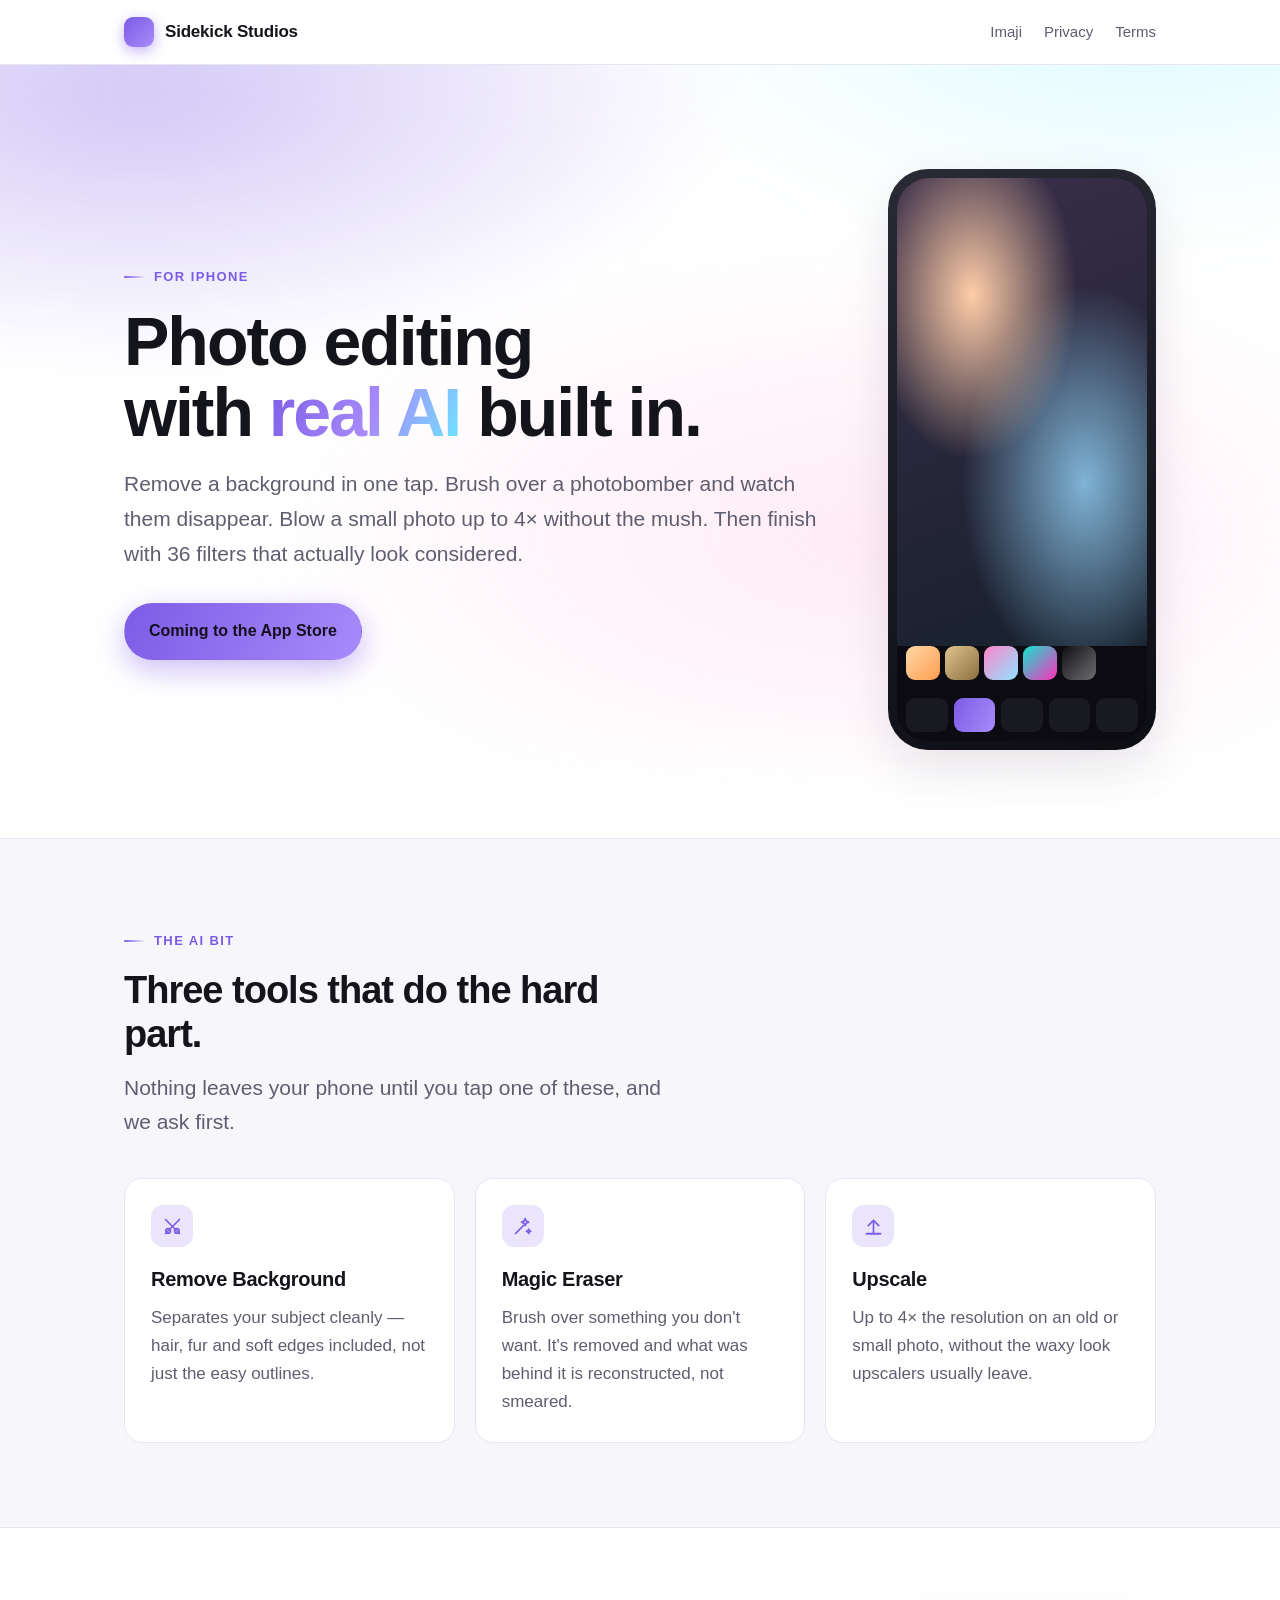
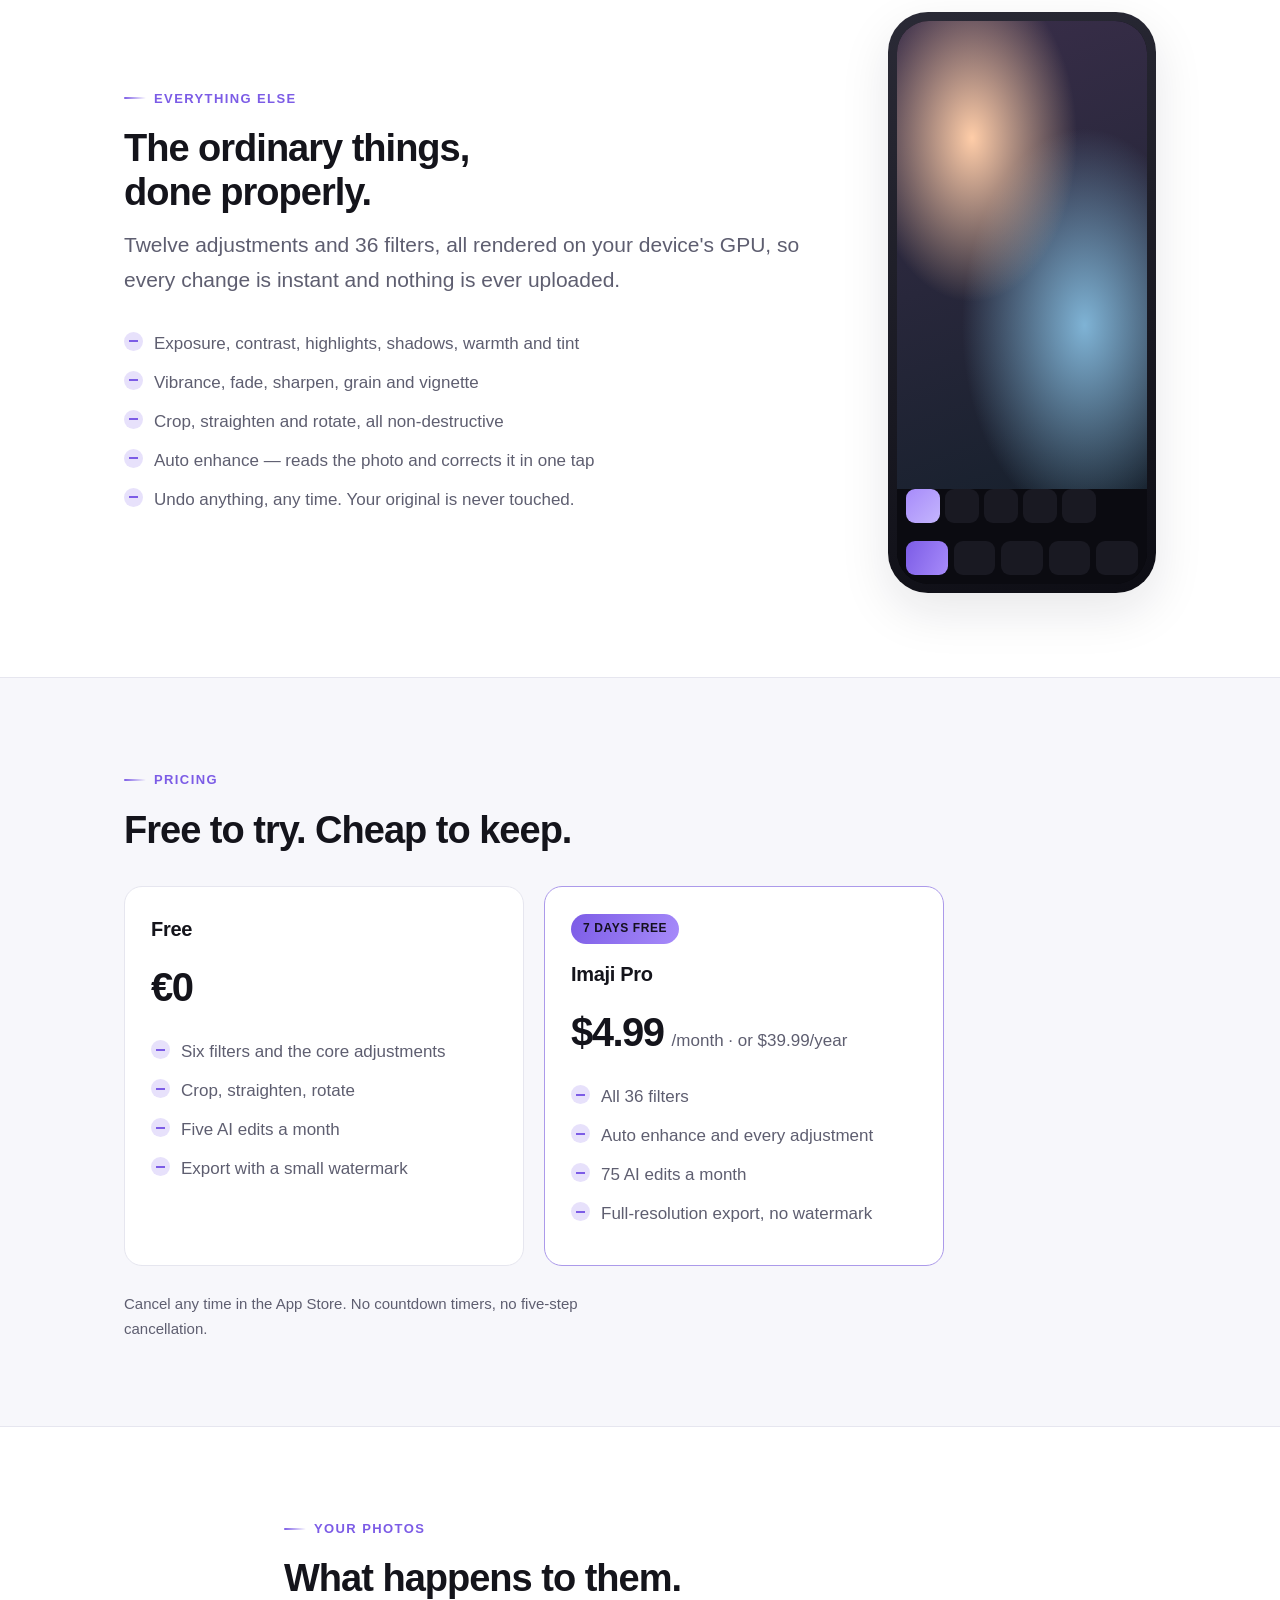
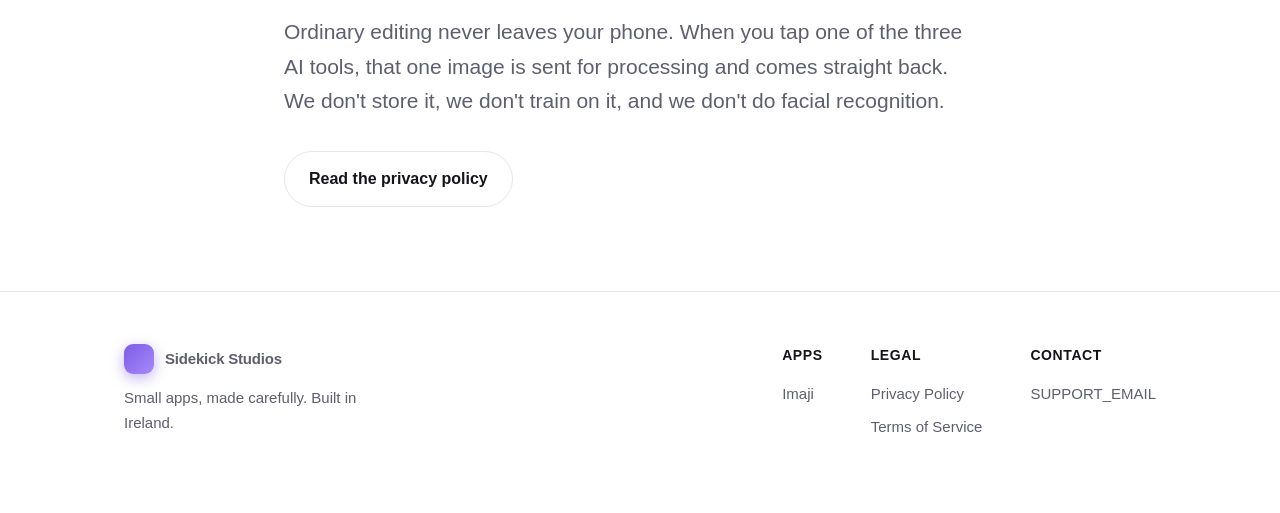
==== imaji/index.html @ c8d7a18f "Full site design: company home, Imaji landing, styled legal pages Proper design system rather than s" ====
<!doctype html>
<html lang="en"><head>
<meta charset="utf-8">
<meta name="viewport" content="width=device-width,initial-scale=1">
<title>Imaji — photo editing with real AI built in</title>
<meta name="description" content="Remove backgrounds, erase objects and upscale to 4x on iPhone. 36 filters, instant on-device editing, and a price that isn't silly.">
<meta property="og:title" content="Imaji — photo editing with real AI built in"><meta property="og:description" content="Remove backgrounds, erase objects and upscale to 4x on iPhone. 36 filters, instant on-device editing, and a price that isn't silly.">
<meta property="og:type" content="website">
<link rel="icon" href="data:image/svg+xml,%3Csvg xmlns='http://www.w3.org/2000/svg' viewBox='0 0 64 64'%3E%3Crect width='64' height='64' rx='18' fill='%23A78BFA'/%3E%3C/svg%3E">
<script>document.documentElement.classList.add("js")</script>
<link rel="stylesheet" href="../assets/style.css">

</head><body>

<div class="nav"><div class="wrap">
  <a class="logo" href="../"><span class="glyph"></span> Sidekick Studios</a>
  <nav>
    <a href="../imaji/">Imaji</a>
    <a href="../imaji/privacy.html">Privacy</a>
    <a href="../imaji/terms.html">Terms</a>
  </nav>
</div></div>


<section class="hero"><div class="wrap">
  <div class="split">
    <div>
      <div class="eyebrow">For iPhone</div>
      <h1>Photo editing<br>with <span class="grad">real AI</span> built in.</h1>
      <p class="lede">Remove a background in one tap. Brush over a photobomber and watch
      them disappear. Blow a small photo up to 4&times; without the mush. Then finish with
      36 filters that actually look considered.</p>
      <div class="btns">
        <span class="btn btn-primary" style="cursor:default">Coming to the App Store</span>
      </div>
    </div>
    <div class="mock"><div class="screen">
      <div class="photo"></div>
      <div class="strip">
        <i style="background:linear-gradient(135deg,#FFD8A8,#FF9E4F)"></i>
        <i style="background:linear-gradient(135deg,#DFC48E,#8A7040)"></i>
        <i style="background:linear-gradient(135deg,#FF86C8,#8FE3FF)"></i>
        <i style="background:linear-gradient(135deg,#12E5D0,#FF2FB9)"></i>
        <i style="background:linear-gradient(135deg,#101012,#6E6E73)"></i>
      </div>
      <div class="bar"><i></i><i class="on"></i><i></i><i></i><i></i></div>
    </div></div>
  </div>
</div></section>

<section class="section-alt"><div class="wrap">
  <div class="reveal" style="max-width:58ch;margin-bottom:38px">
    <div class="eyebrow">The AI bit</div>
    <h2>Three tools that do the hard part.</h2>
    <p class="lede" style="margin:0">Nothing leaves your phone until you tap one of these,
    and we ask first.</p>
  </div>
  <div class="grid g3 reveal">
    <div class="card"><div class="icon"><svg viewBox="0 0 24 24"><path d="M4 4l16 16M20 4L4 20"/><circle cx="7" cy="17" r="2.6"/><circle cx="17" cy="17" r="2.6"/></svg></div><h3>Remove Background</h3>
      <p>Separates your subject cleanly &mdash; hair, fur and soft edges included, not just
      the easy outlines.</p></div>
    <div class="card"><div class="icon"><svg viewBox="0 0 24 24"><path d="M4 20l9-9"/><path d="M15 3l1.2 2.8L19 7l-2.8 1.2L15 11l-1.2-2.8L11 7l2.8-1.2z"/><path d="M19 15l.8 1.7 1.7.8-1.7.8-.8 1.7-.8-1.7-1.7-.8 1.7-.8z"/></svg></div><h3>Magic Eraser</h3>
      <p>Brush over something you don't want. It's removed and what was behind it is
      reconstructed, not smeared.</p></div>
    <div class="card"><div class="icon"><svg viewBox="0 0 24 24"><path d="M12 20V6"/><path d="M6 11l6-6 6 6"/><rect x="4" y="20" width="16" height="0.5"/></svg></div><h3>Upscale</h3>
      <p>Up to 4&times; the resolution on an old or small photo, without the waxy look
      upscalers usually leave.</p></div>
  </div>
</div></section>

<section><div class="wrap">
  <div class="split">
    <div class="reveal">
      <div class="eyebrow">Everything else</div>
      <h2>The ordinary things,<br>done properly.</h2>
      <p class="lede">Twelve adjustments and 36 filters, all rendered on your device's GPU,
      so every change is instant and nothing is ever uploaded.</p>
      <ul class="ticks">
        <li>Exposure, contrast, highlights, shadows, warmth and tint</li>
        <li>Vibrance, fade, sharpen, grain and vignette</li>
        <li>Crop, straighten and rotate, all non-destructive</li>
        <li>Auto enhance &mdash; reads the photo and corrects it in one tap</li>
        <li>Undo anything, any time. Your original is never touched.</li>
      </ul>
    </div>
    <div class="mock reveal"><div class="screen">
      <div class="photo"></div>
      <div class="strip">
        <i style="background:linear-gradient(135deg,#A78BFA,#C4B5FD)"></i>
        <i style="background:#191922"></i><i style="background:#191922"></i>
        <i style="background:#191922"></i><i style="background:#191922"></i>
      </div>
      <div class="bar"><i class="on"></i><i></i><i></i><i></i><i></i></div>
    </div></div>
  </div>
</div></section>

<section class="section-alt"><div class="wrap">
  <div class="reveal" style="max-width:56ch;margin-bottom:34px">
    <div class="eyebrow">Pricing</div>
    <h2>Free to try. Cheap to keep.</h2>
  </div>
  <div class="grid g2 reveal" style="max-width:820px">
    <div class="card">
      <h3>Free</h3>
      <div class="price"><b>&euro;0</b></div>
      <ul class="ticks">
        <li>Six filters and the core adjustments</li>
        <li>Crop, straighten, rotate</li>
        <li>Five AI edits a month</li>
        <li>Export with a small watermark</li>
      </ul>
    </div>
    <div class="card" style="border-color:color-mix(in srgb,var(--a1) 55%,var(--line))">
      <span class="badge">7 DAYS FREE</span>
      <h3 style="margin-top:14px">Imaji Pro</h3>
      <div class="price"><b>$4.99</b><span>/month &middot; or $39.99/year</span></div>
      <ul class="ticks">
        <li>All 36 filters</li>
        <li>Auto enhance and every adjustment</li>
        <li>75 AI edits a month</li>
        <li>Full-resolution export, no watermark</li>
      </ul>
    </div>
  </div>
  <p class="lede reveal" style="margin:26px 0 0;font-size:15px">Cancel any time in the App
  Store. No countdown timers, no five-step cancellation.</p>
</div></section>

<section><div class="wrap narrow">
  <div class="reveal">
    <div class="eyebrow">Your photos</div>
    <h2>What happens to them.</h2>
    <p class="lede">Ordinary editing never leaves your phone. When you tap one of the three
    AI tools, that one image is sent for processing and comes straight back. We don't store
    it, we don't train on it, and we don't do facial recognition.</p>
    <div class="btns"><a class="btn btn-ghost" href="privacy.html">Read the privacy policy</a></div>
  </div>
</div></section>


<footer><div class="wrap cols">
  <div style="flex:1 1 240px">
    <a class="logo" href="../" style="margin-bottom:12px"><span class="glyph"></span> Sidekick Studios</a>
    <p style="margin:0;max-width:34ch">Small apps, made carefully. Built in Ireland.</p>
  </div>
  <div><h4>Apps</h4><a href="../imaji/">Imaji</a></div>
  <div><h4>Legal</h4>
    <a href="../imaji/privacy.html">Privacy Policy</a>
    <a href="../imaji/terms.html">Terms of Service</a></div>
  <div><h4>Contact</h4><a href="mailto:SUPPORT_EMAIL">SUPPORT_EMAIL</a></div>
</div></footer>

<script src="../assets/reveal.js" defer></script>
</body></html>
---- assets/style.css ----
/* Sidekick Studios — design system.
   Dark-first, light-aware, no external assets or webfonts. */

:root{
  --bg:#0A0A0F; --bg2:#101018; --card:#14141D; --line:#24242F;
  --fg:#F2F2F7; --muted:#8E8E9E;
  --a1:#A78BFA; --a2:#C4B5FD; --a3:#7C5CE6;
  --radius:18px; --maxw:1080px;
  --shadow:0 20px 60px rgba(0,0,0,.45);
}
@media (prefers-color-scheme: light){
  :root{
    --bg:#FFFFFF; --bg2:#F7F7FB; --card:#FFFFFF; --line:#E6E6EF;
    --fg:#14141B; --muted:#5E5E70;
    --a1:#7C5CE6; --a2:#A78BFA; --a3:#5B3FC4;
    --shadow:0 18px 50px rgba(20,20,40,.10);
  }
}

*,*::before,*::after{box-sizing:border-box}
html{scroll-behavior:smooth}
body{
  margin:0; background:var(--bg); color:var(--fg);
  font:17px/1.65 -apple-system,BlinkMacSystemFont,"Segoe UI",Roboto,"Helvetica Neue",sans-serif;
  -webkit-font-smoothing:antialiased; overflow-x:hidden;
}
img,svg{max-width:100%;display:block}
a{color:var(--a1);text-decoration:none}
a:hover{text-decoration:underline}
.wrap{max-width:var(--maxw);margin:0 auto;padding:0 24px}
.narrow{max-width:760px}

/* ---- nav ---- */
.nav{position:sticky;top:0;z-index:50;backdrop-filter:saturate(160%) blur(14px);
  background:color-mix(in srgb,var(--bg) 78%,transparent);border-bottom:1px solid var(--line)}
.nav .wrap{display:flex;align-items:center;gap:14px;height:64px}
.logo{display:flex;align-items:center;gap:11px;color:inherit;font-weight:700;letter-spacing:-.2px}
.logo:hover{text-decoration:none}
.logo .glyph{width:30px;height:30px;border-radius:9px;background:linear-gradient(135deg,var(--a1),var(--a2));
  box-shadow:0 4px 14px color-mix(in srgb,var(--a1) 45%,transparent)}
.nav nav{margin-left:auto;display:flex;gap:22px;font-size:15px}
.nav nav a{color:var(--muted)}
.nav nav a:hover{color:var(--fg);text-decoration:none}

/* ---- hero ---- */
.hero{position:relative;padding:104px 0 88px;overflow:hidden}
.hero::before{content:"";position:absolute;inset:-30% -20% auto;height:120%;z-index:-1;
  background:
    radial-gradient(48% 42% at 22% 28%, color-mix(in srgb,var(--a1) 34%,transparent), transparent 70%),
    radial-gradient(42% 38% at 78% 18%, color-mix(in srgb,#6BE8FF 22%,transparent), transparent 70%),
    radial-gradient(46% 44% at 62% 76%, color-mix(in srgb,#FF9ED2 20%,transparent), transparent 72%);
  filter:blur(28px);animation:drift 22s ease-in-out infinite alternate}
@keyframes drift{from{transform:translate3d(-2%,-1%,0) scale(1)}to{transform:translate3d(3%,2%,0) scale(1.08)}}
@media (prefers-reduced-motion:reduce){.hero::before{animation:none}}

h1{font-size:clamp(38px,6.2vw,68px);line-height:1.04;letter-spacing:-2px;margin:0 0 20px;font-weight:800}
h2{font-size:clamp(26px,3.4vw,38px);line-height:1.15;letter-spacing:-1px;margin:0 0 14px;font-weight:750}
h3{font-size:20px;letter-spacing:-.3px;margin:0 0 8px;font-weight:700}
.grad{background:linear-gradient(115deg,var(--a1),var(--a2) 55%,#6BE8FF);
  -webkit-background-clip:text;background-clip:text;color:transparent}
.lede{font-size:clamp(17px,2vw,21px);color:var(--muted);max-width:60ch;margin:0 0 32px}
.eyebrow{display:inline-flex;align-items:center;gap:8px;font-size:13px;font-weight:700;letter-spacing:1.4px;
  text-transform:uppercase;color:var(--a1);margin-bottom:18px}
.eyebrow::before{content:"";width:22px;height:2px;border-radius:2px;background:linear-gradient(90deg,var(--a1),transparent)}

/* ---- buttons ---- */
.btn{display:inline-flex;align-items:center;gap:9px;padding:14px 24px;border-radius:999px;font-weight:700;
  font-size:16px;border:1px solid transparent;transition:transform .18s ease,box-shadow .18s ease}
.btn:hover{text-decoration:none;transform:translateY(-2px)}
.btn-primary{background:linear-gradient(115deg,var(--a1),var(--a2));color:#14101F;
  box-shadow:0 10px 30px color-mix(in srgb,var(--a1) 40%,transparent)}
.btn-ghost{border-color:var(--line);color:var(--fg);background:var(--card)}
.btns{display:flex;gap:12px;flex-wrap:wrap;align-items:center}

/* ---- sections & cards ---- */
section{padding:84px 0}
.section-alt{background:var(--bg2);border-top:1px solid var(--line);border-bottom:1px solid var(--line)}
.grid{display:grid;gap:20px}
.g2{grid-template-columns:repeat(auto-fit,minmax(300px,1fr))}
.g3{grid-template-columns:repeat(auto-fit,minmax(240px,1fr))}
.card{background:var(--card);border:1px solid var(--line);border-radius:var(--radius);padding:26px;
  transition:transform .2s ease,border-color .2s ease}
.card:hover{transform:translateY(-3px);border-color:color-mix(in srgb,var(--a1) 45%,var(--line))}
.card p{color:var(--muted);margin:0}
.icon{width:42px;height:42px;border-radius:12px;display:grid;place-items:center;margin-bottom:16px;
  background:color-mix(in srgb,var(--a1) 16%,transparent);color:var(--a1)}
.icon svg{width:21px;height:21px;stroke:currentColor;fill:none;stroke-width:1.9;stroke-linecap:round;stroke-linejoin:round}

/* ---- phone mock ---- */
.mock{width:268px;aspect-ratio:9/19.5;border-radius:40px;padding:9px;margin:0 auto;
  background:linear-gradient(160deg,#2A2A36,#0D0D14);box-shadow:var(--shadow);flex:0 0 auto}
.screen{width:100%;height:100%;border-radius:32px;background:#08080C;overflow:hidden;
  display:flex;flex-direction:column;position:relative}
.screen .photo{flex:1;background:
  radial-gradient(60% 50% at 30% 25%, #FFCDA8, transparent 70%),
  radial-gradient(70% 60% at 75% 65%, #7FB3D5, transparent 70%),
  linear-gradient(160deg,#3A2E4A,#16202C)}
.screen .bar{display:flex;gap:6px;padding:9px;background:#0B0B11}
.screen .bar i{flex:1;height:34px;border-radius:9px;background:#191922}
.screen .bar i.on{background:linear-gradient(115deg,var(--a1),var(--a2))}
.screen .strip{display:flex;gap:5px;padding:0 9px 9px;background:#0B0B11}
.screen .strip i{width:34px;height:34px;border-radius:9px;flex:0 0 auto}
.split{display:flex;gap:44px;align-items:center;flex-wrap:wrap;justify-content:center}
.split>div:first-child{flex:1 1 340px;min-width:300px}

/* ---- pricing ---- */
.price{display:flex;align-items:baseline;gap:8px;margin:6px 0 18px}
.price b{font-size:40px;letter-spacing:-1.5px}
.price span{color:var(--muted)}
.ticks{list-style:none;padding:0;margin:0}
.ticks li{display:flex;gap:11px;align-items:flex-start;margin-bottom:11px;color:var(--muted)}
.ticks li::before{content:"";width:19px;height:19px;border-radius:50%;flex:0 0 auto;margin-top:2px;
  background:color-mix(in srgb,var(--a1) 18%,transparent);
  background-image:linear-gradient(var(--a1),var(--a1));background-size:9px 2px;
  background-repeat:no-repeat;background-position:center}
.badge{display:inline-block;padding:5px 12px;border-radius:999px;font-size:12px;font-weight:800;
  letter-spacing:.6px;background:linear-gradient(115deg,var(--a1),var(--a2));color:#14101F}

/* ---- prose (privacy / terms) ---- */
.prose{max-width:760px}
.prose h2{font-size:24px;margin:44px 0 12px}
.prose h3{margin:28px 0 8px}
.prose p,.prose li{color:var(--fg)}
.prose ul{padding-left:22px}
.prose li{margin-bottom:7px}
.prose table{width:100%;border-collapse:collapse;margin:18px 0;font-size:15px;display:block;overflow-x:auto}
.prose th,.prose td{border:1px solid var(--line);padding:10px 13px;text-align:left}
.prose th{background:var(--bg2)}
.prose code{background:var(--bg2);padding:2px 7px;border-radius:6px;font-size:14px}
.prose blockquote{border-left:3px solid var(--a1);margin:20px 0;padding:10px 18px;background:var(--bg2);
  border-radius:0 10px 10px 0}
.prose hr{border:0;border-top:1px solid var(--line);margin:36px 0}
.meta{color:var(--muted);font-size:15px;margin:-6px 0 34px}

/* ---- footer ---- */
footer{border-top:1px solid var(--line);padding:52px 0 64px;color:var(--muted);font-size:15px}
footer .cols{display:flex;gap:48px;flex-wrap:wrap;justify-content:space-between}
footer a{color:var(--muted);display:block;margin-bottom:9px}
footer a:hover{color:var(--fg);text-decoration:none}
footer h4{color:var(--fg);font-size:14px;letter-spacing:.6px;text-transform:uppercase;margin:0 0 14px}

/* ---- reveal ---- */
/* Hidden until scrolled into view — but only when JS is available to reveal
   it again. Without the html.js guard, a blocked script leaves the whole page
   blank, which is a far worse outcome than losing an animation. */
html.js .reveal{opacity:0;transform:translateY(16px);transition:opacity .6s ease,transform .6s ease}
html.js .reveal.in{opacity:1;transform:none}
@media (prefers-reduced-motion:reduce){html.js .reveal{opacity:1;transform:none;transition:none}}
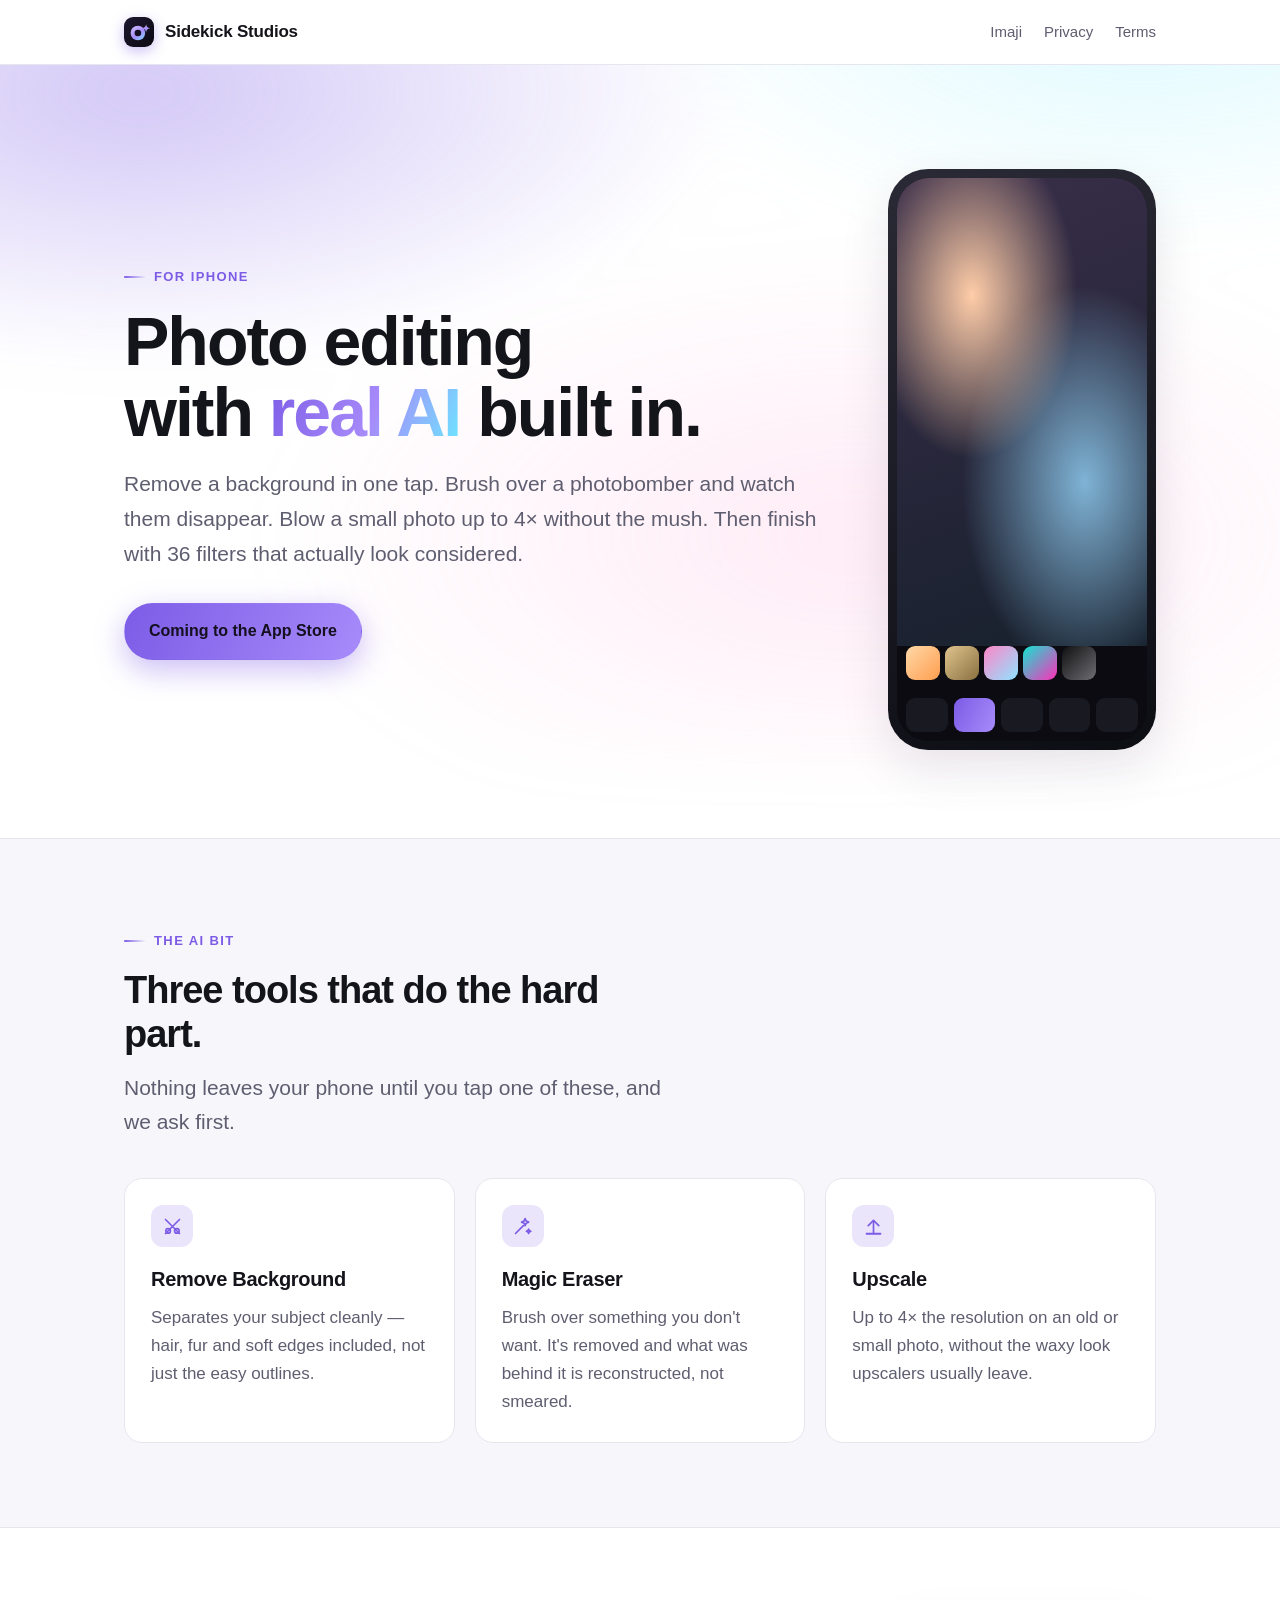
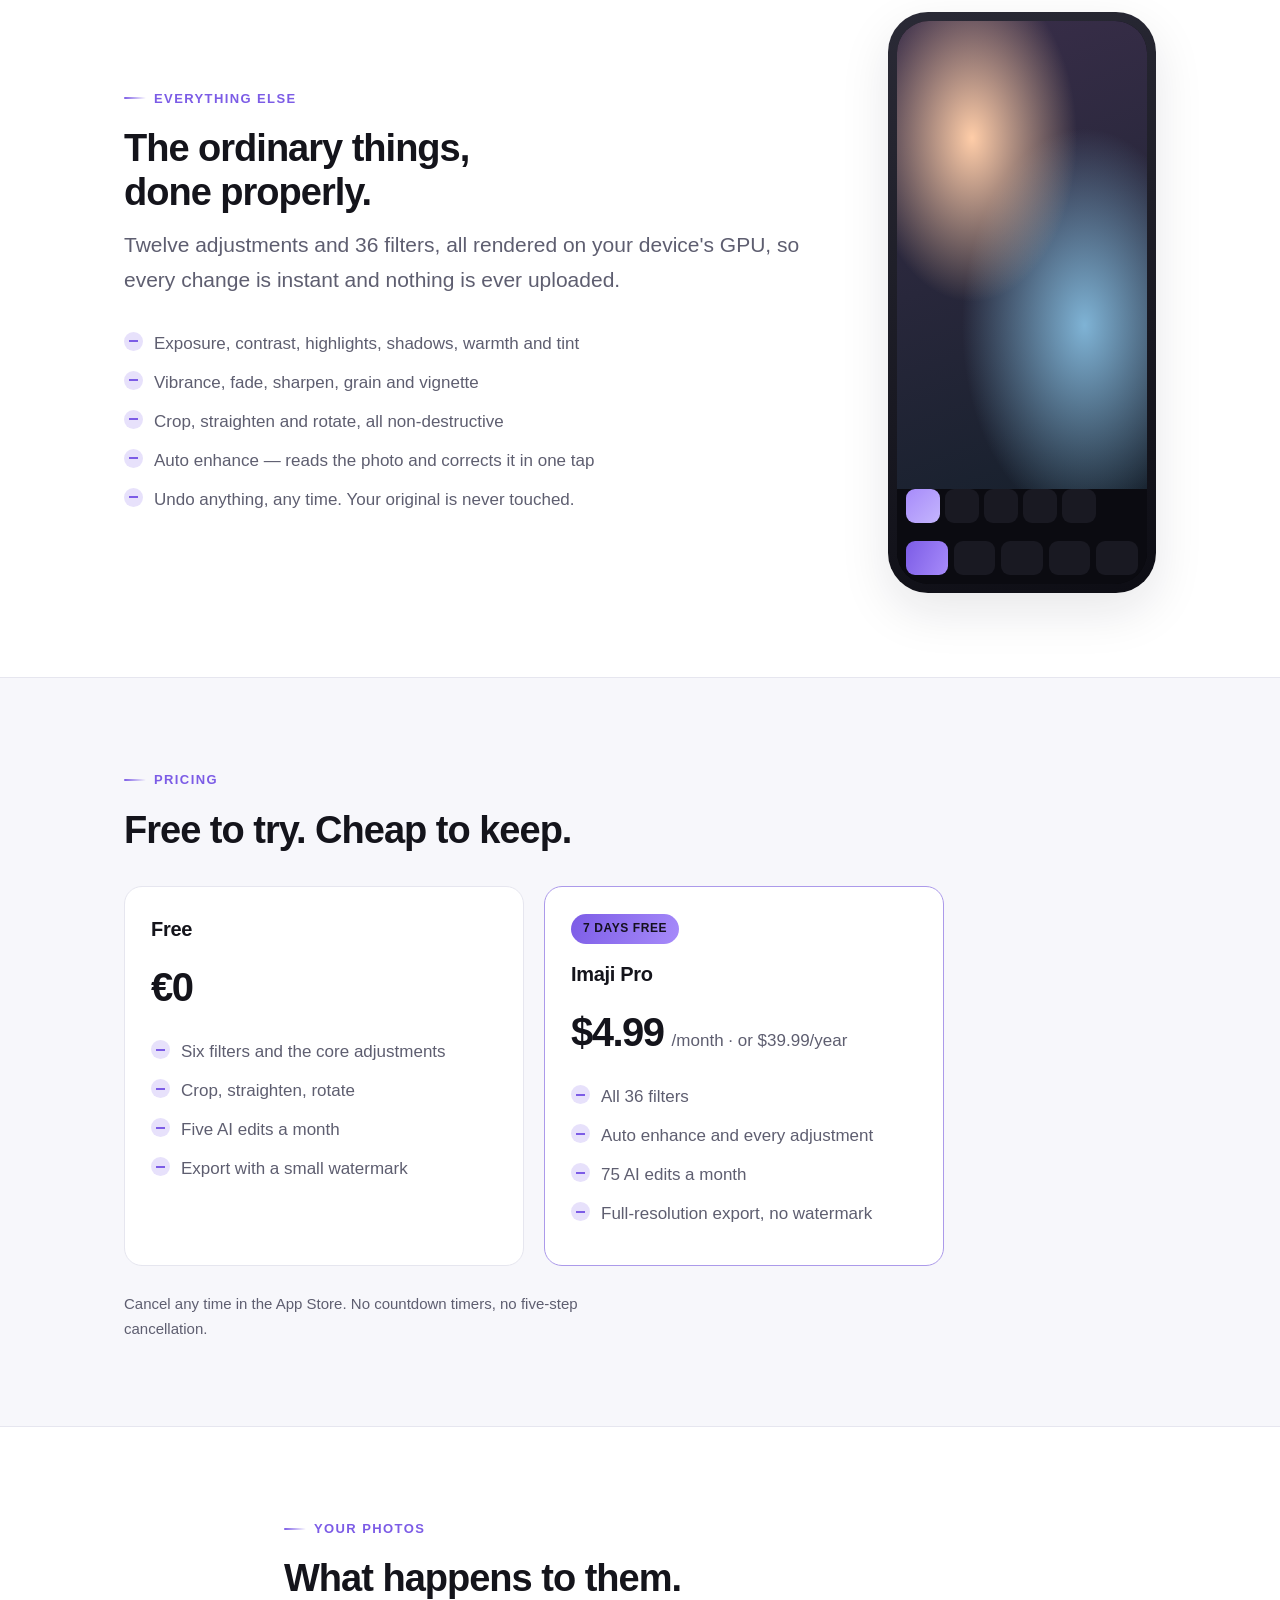
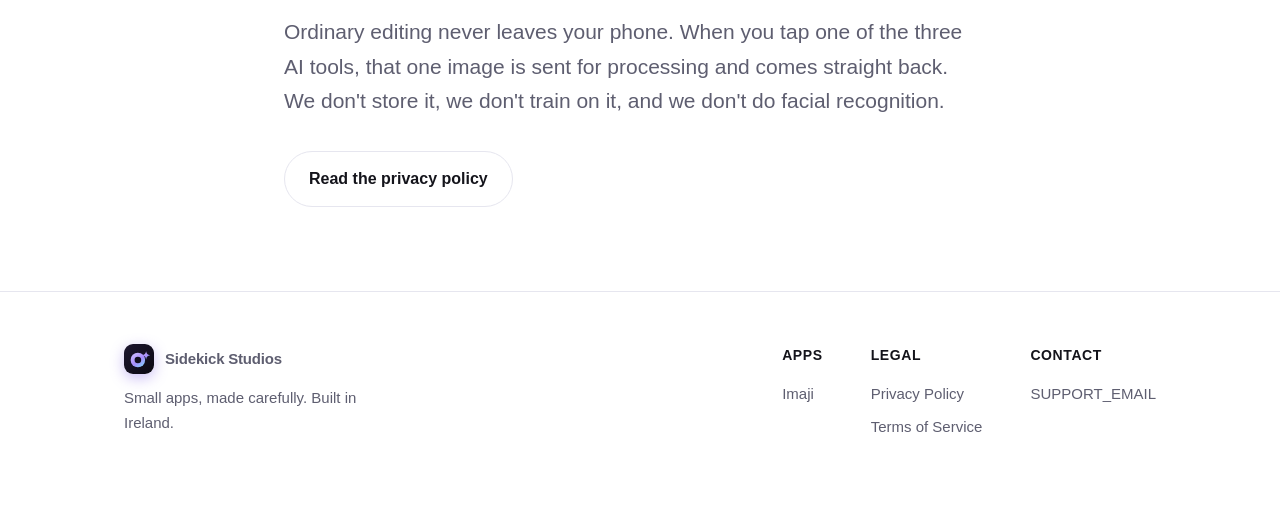
==== commit 0c2c49a8: "Use the real app icon as the site mark and favicon The nav glyph and favicon were a plain gradient s" ====
--- a/imaji/index.html
+++ b/imaji/index.html
@@ -6,7 +6,7 @@
 <meta name="description" content="Remove backgrounds, erase objects and upscale to 4x on iPhone. 36 filters, instant on-device editing, and a price that isn't silly.">
 <meta property="og:title" content="Imaji — photo editing with real AI built in"><meta property="og:description" content="Remove backgrounds, erase objects and upscale to 4x on iPhone. 36 filters, instant on-device editing, and a price that isn't silly.">
 <meta property="og:type" content="website">
-<link rel="icon" href="data:image/svg+xml,%3Csvg xmlns='http://www.w3.org/2000/svg' viewBox='0 0 64 64'%3E%3Crect width='64' height='64' rx='18' fill='%23A78BFA'/%3E%3C/svg%3E">
+<link rel="icon" href="../assets/icon.svg">
 <script>document.documentElement.classList.add("js")</script>
 <link rel="stylesheet" href="../assets/style.css">
 
--- a/assets/style.css
+++ b/assets/style.css
@@ -36,8 +36,9 @@
 .nav .wrap{display:flex;align-items:center;gap:14px;height:64px}
 .logo{display:flex;align-items:center;gap:11px;color:inherit;font-weight:700;letter-spacing:-.2px}
 .logo:hover{text-decoration:none}
-.logo .glyph{width:30px;height:30px;border-radius:9px;background:linear-gradient(135deg,var(--a1),var(--a2));
-  box-shadow:0 4px 14px color-mix(in srgb,var(--a1) 45%,transparent)}
+.logo .glyph{width:30px;height:30px;border-radius:9px;flex:0 0 auto;
+  background:url("icon.svg") center/cover no-repeat;
+  box-shadow:0 4px 14px color-mix(in srgb,var(--a1) 40%,transparent)}
 .nav nav{margin-left:auto;display:flex;gap:22px;font-size:15px}
 .nav nav a{color:var(--muted)}
 .nav nav a:hover{color:var(--fg);text-decoration:none}
@@ -146,3 +147,52 @@
 html.js .reveal{opacity:0;transform:translateY(16px);transition:opacity .6s ease,transform .6s ease}
 html.js .reveal.in{opacity:1;transform:none}
 @media (prefers-reduced-motion:reduce){html.js .reveal{opacity:1;transform:none;transition:none}}
+
+/* ---- legal pages ------------------------------------------------------- */
+.legal-hero{padding:64px 0 40px;position:relative;overflow:hidden;border-bottom:1px solid var(--line)}
+.legal-hero::before{content:"";position:absolute;inset:-60% -10% auto;height:180%;z-index:-1;
+  background:radial-gradient(40% 50% at 20% 40%, color-mix(in srgb,var(--a1) 26%,transparent),transparent 70%),
+             radial-gradient(38% 46% at 80% 30%, color-mix(in srgb,#6BE8FF 16%,transparent),transparent 70%);
+  filter:blur(30px)}
+.legal-hero h1{font-size:clamp(32px,4.6vw,50px);margin-bottom:10px}
+.legal-hero .meta{margin:0}
+
+.legal{display:grid;grid-template-columns:220px 1fr;gap:56px;align-items:start;padding:52px 0 96px}
+@media (max-width:880px){.legal{grid-template-columns:1fr;gap:28px}}
+
+.toc{position:sticky;top:88px;font-size:14.5px;line-height:1.5}
+@media (max-width:880px){.toc{position:static;background:var(--bg2);border:1px solid var(--line);
+  border-radius:var(--radius);padding:20px 22px}}
+.toc h4{font-size:12px;letter-spacing:1.2px;text-transform:uppercase;color:var(--muted);margin:0 0 14px}
+.toc ol{list-style:none;margin:0;padding:0;counter-reset:toc}
+.toc li{counter-increment:toc;margin-bottom:9px;display:flex;gap:9px}
+.toc li::before{content:counter(toc);flex:0 0 18px;text-align:right;color:var(--muted);
+  font-variant-numeric:tabular-nums;font-size:12.5px;padding-top:2px}
+.toc a{color:var(--muted)}
+.toc a:hover,.toc a.active{color:var(--fg);text-decoration:none}
+
+.prose h2{scroll-margin-top:88px;display:flex;gap:12px;align-items:baseline;
+  font-size:23px;margin:52px 0 14px;padding-top:22px;border-top:1px solid var(--line)}
+.prose h2:first-of-type{border-top:0;padding-top:0;margin-top:0}
+.prose h2 .n{font-size:13px;font-weight:800;color:var(--a1);letter-spacing:1px;
+  font-variant-numeric:tabular-nums;flex:0 0 auto;padding-top:4px}
+.prose>p:first-child{font-size:19px;color:var(--muted)}
+.prose strong{color:var(--fg);font-weight:700}
+.prose ul{list-style:none;padding-left:0}
+.prose ul li{position:relative;padding-left:26px;margin-bottom:9px}
+.prose ul li::before{content:"";position:absolute;left:6px;top:11px;width:6px;height:6px;
+  border-radius:50%;background:var(--a1);opacity:.8}
+.prose table{border:1px solid var(--line);border-radius:12px;overflow:hidden}
+.prose th{background:var(--bg2);font-size:13px;letter-spacing:.5px;text-transform:uppercase;color:var(--muted)}
+.prose td,.prose th{border:0;border-bottom:1px solid var(--line)}
+.prose tr:last-child td{border-bottom:0}
+.prose blockquote{border:0;border-left:3px solid var(--a1);background:var(--bg2)}
+
+/* Highlighted opener — "the short version" and equivalents. */
+.keypoints{background:linear-gradient(150deg,color-mix(in srgb,var(--a1) 12%,var(--card)),var(--card));
+  border:1px solid color-mix(in srgb,var(--a1) 35%,var(--line));border-radius:var(--radius);
+  padding:26px 28px;margin:28px 0 8px}
+.keypoints h2{border:0;padding:0;margin:0 0 14px}
+.keypoints ul li::before{background:var(--a1);opacity:1}
+
+.totop{display:inline-flex;align-items:center;gap:8px;margin-top:44px;font-size:15px;color:var(--muted)}
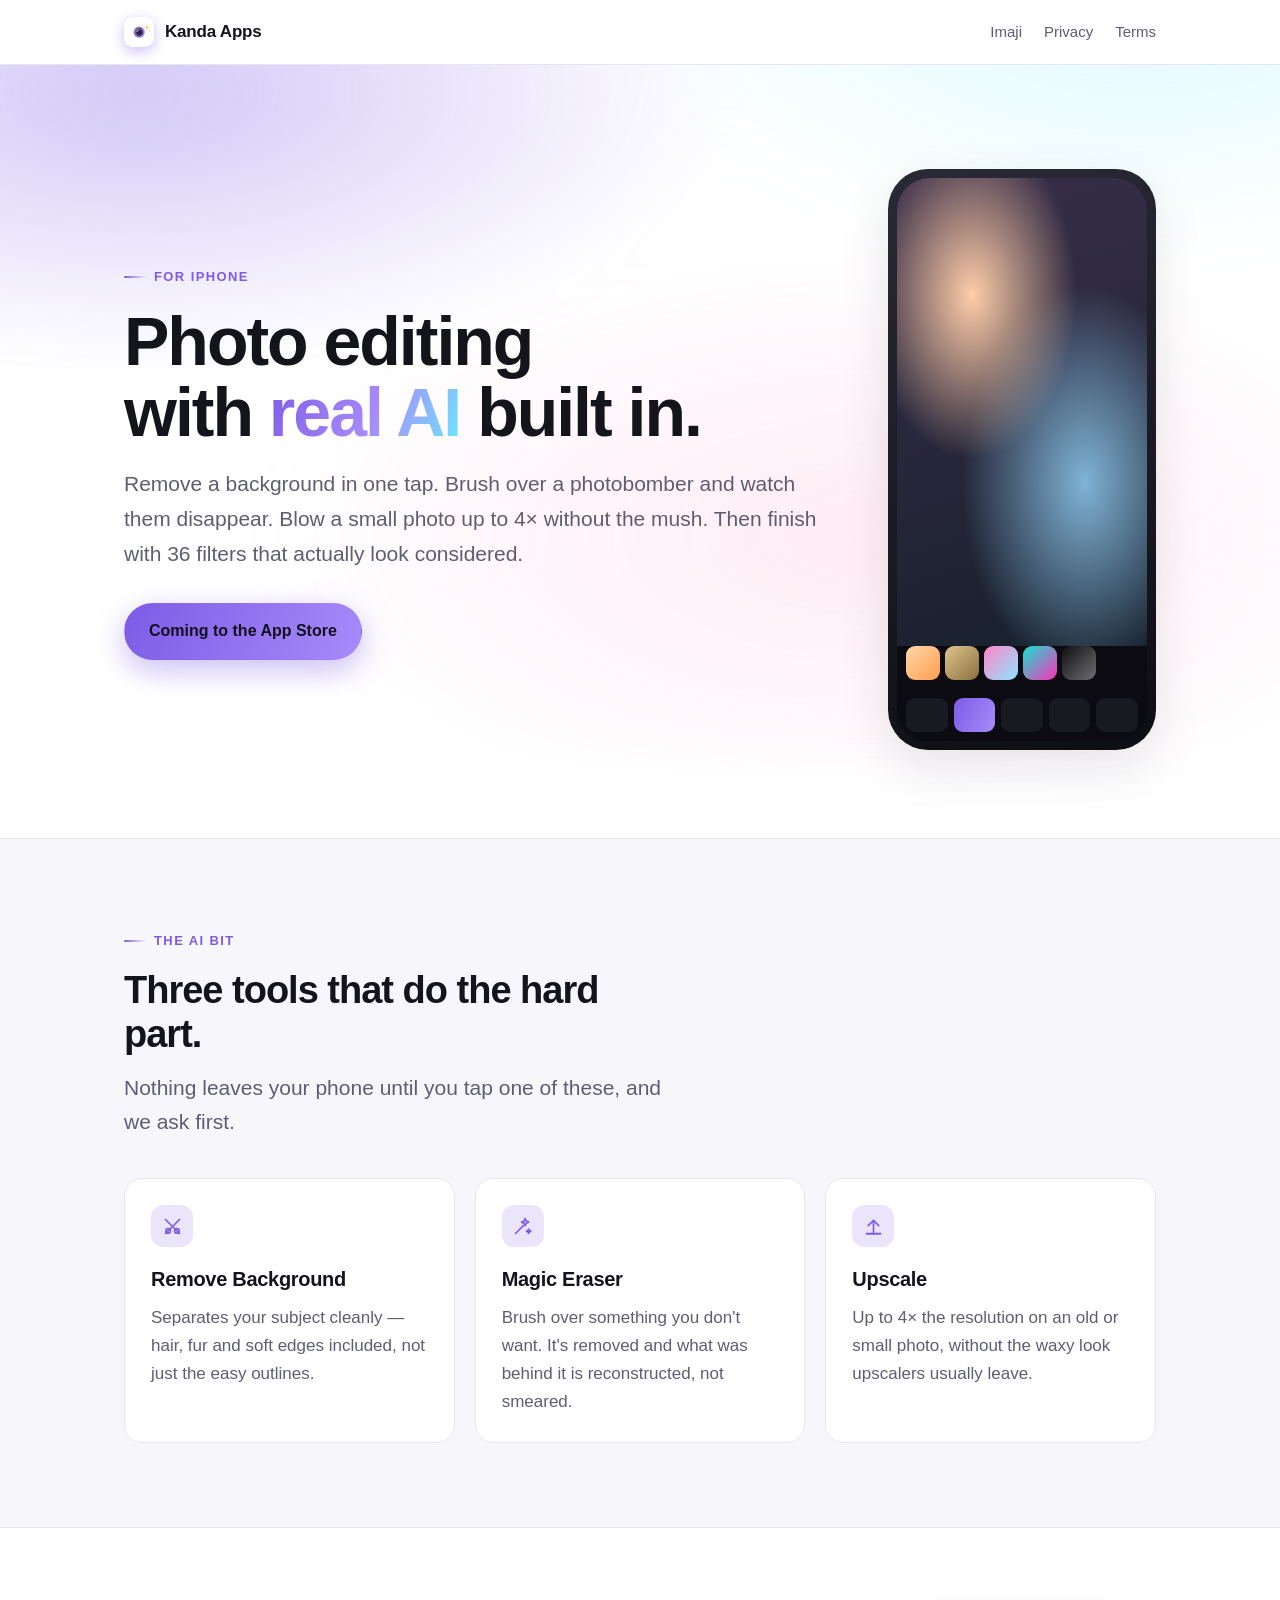
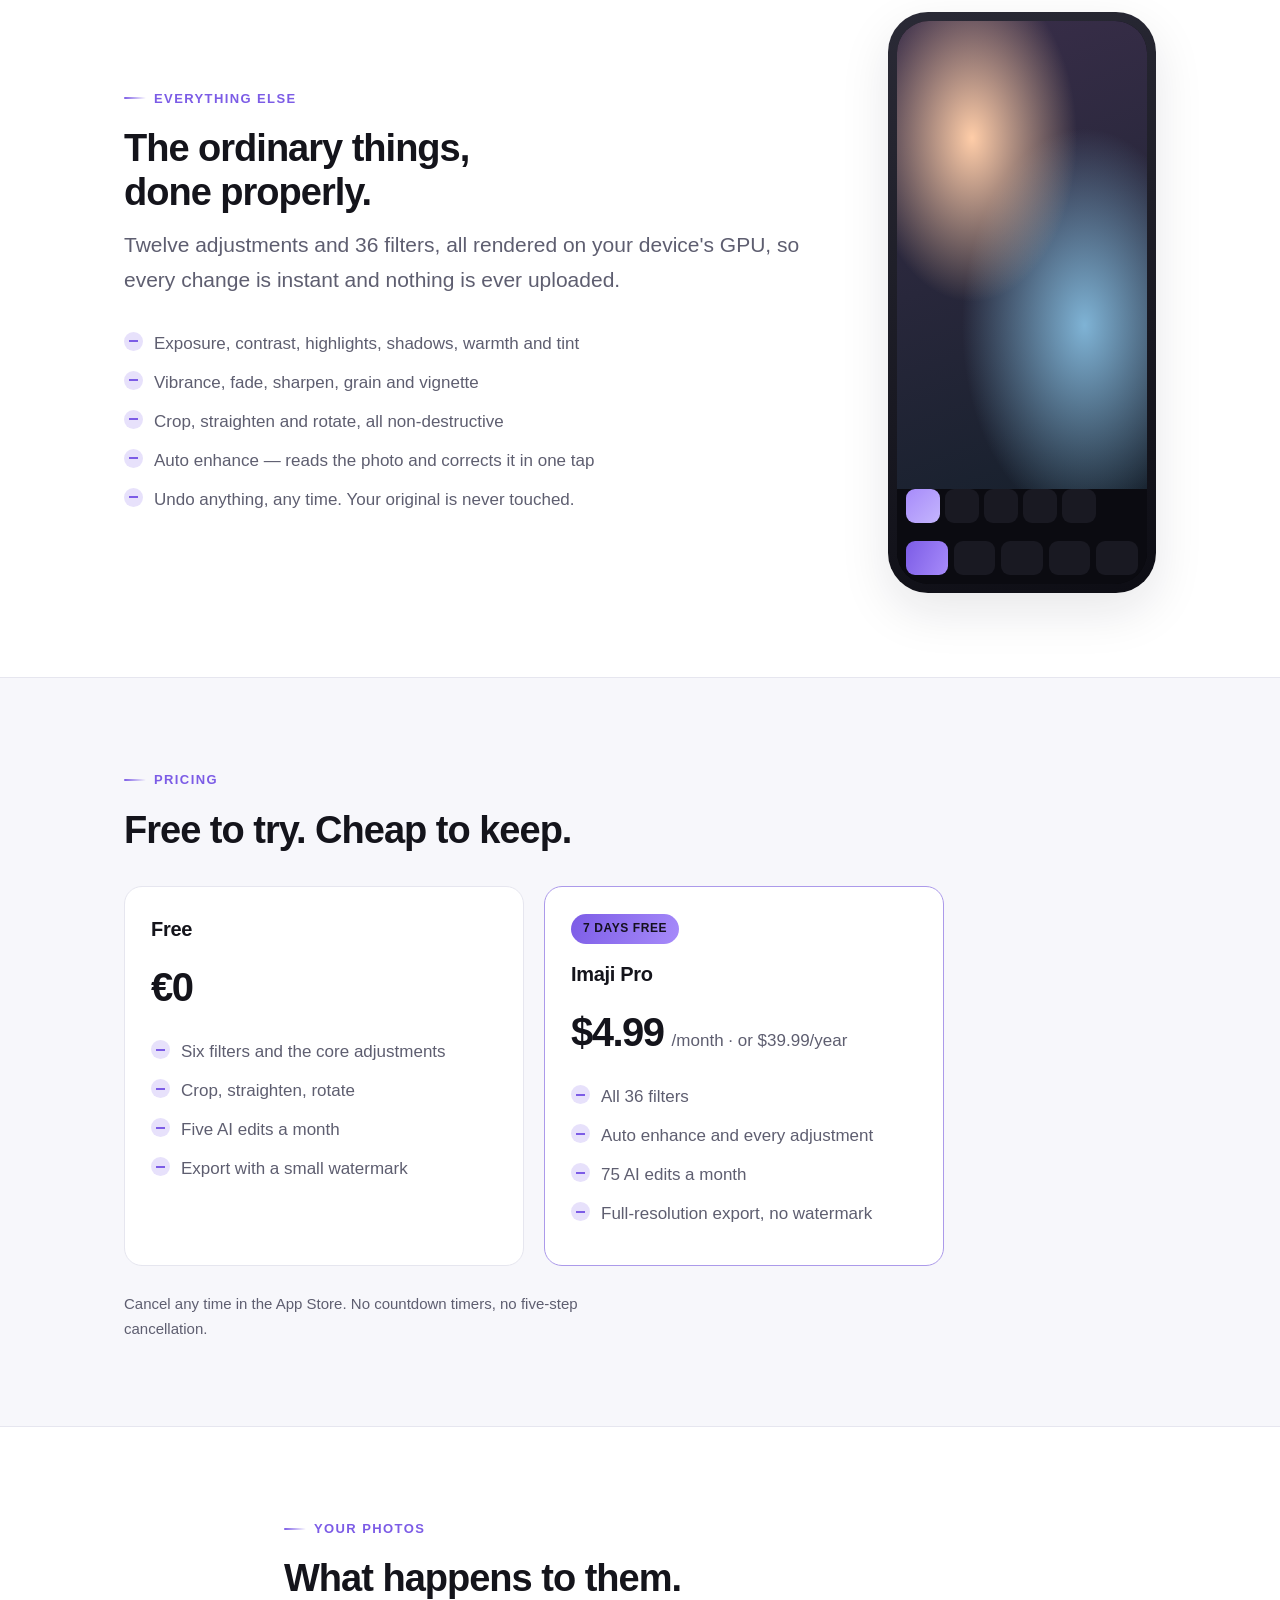
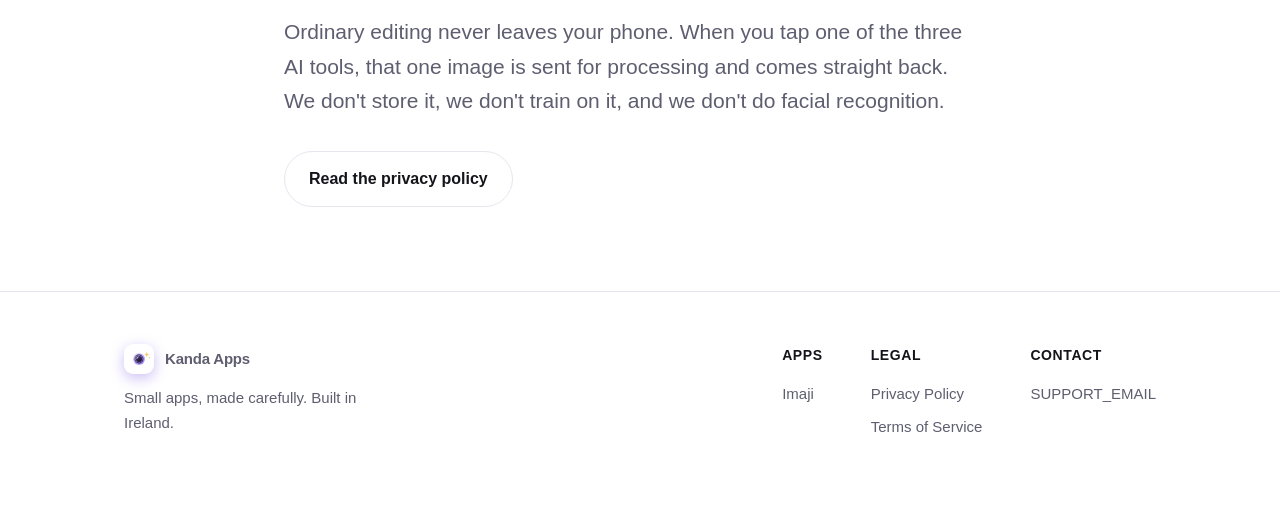
==== commit b900ced2: "Rebrand the site to Kanda Apps Company name replaced across the homepage, the Imaji pages, terms, pr" ====
--- a/imaji/index.html
+++ b/imaji/index.html
@@ -13,7 +13,7 @@
 </head><body>
 
 <div class="nav"><div class="wrap">
-  <a class="logo" href="../"><span class="glyph"></span> Sidekick Studios</a>
+  <a class="logo" href="../"><span class="glyph"></span> Kanda Apps</a>
   <nav>
     <a href="../imaji/">Imaji</a>
     <a href="../imaji/privacy.html">Privacy</a>
@@ -141,7 +141,7 @@
 
 <footer><div class="wrap cols">
   <div style="flex:1 1 240px">
-    <a class="logo" href="../" style="margin-bottom:12px"><span class="glyph"></span> Sidekick Studios</a>
+    <a class="logo" href="../" style="margin-bottom:12px"><span class="glyph"></span> Kanda Apps</a>
     <p style="margin:0;max-width:34ch">Small apps, made carefully. Built in Ireland.</p>
   </div>
   <div><h4>Apps</h4><a href="../imaji/">Imaji</a></div>
--- a/assets/style.css
+++ b/assets/style.css
@@ -1,4 +1,4 @@
-/* Sidekick Studios — design system.
+/* Kanda Apps — design system.
    Dark-first, light-aware, no external assets or webfonts. */
 
 :root{
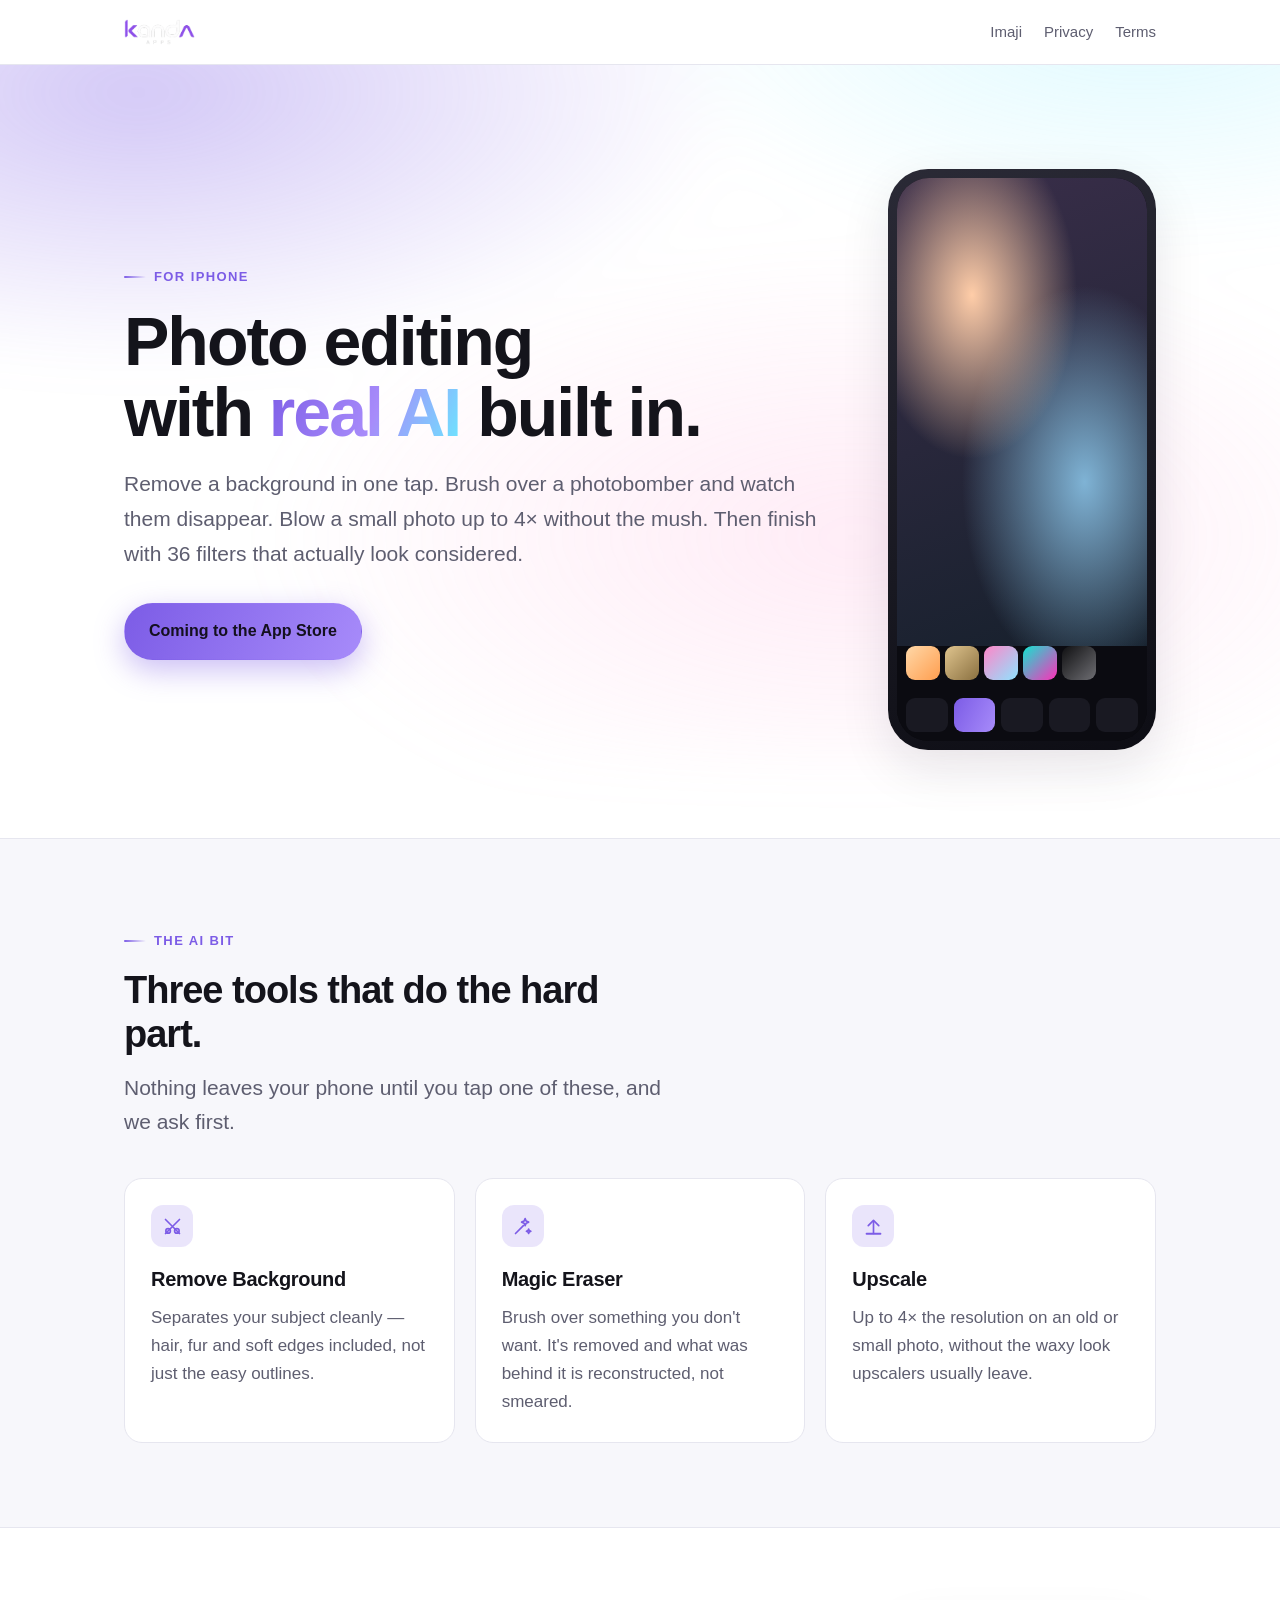
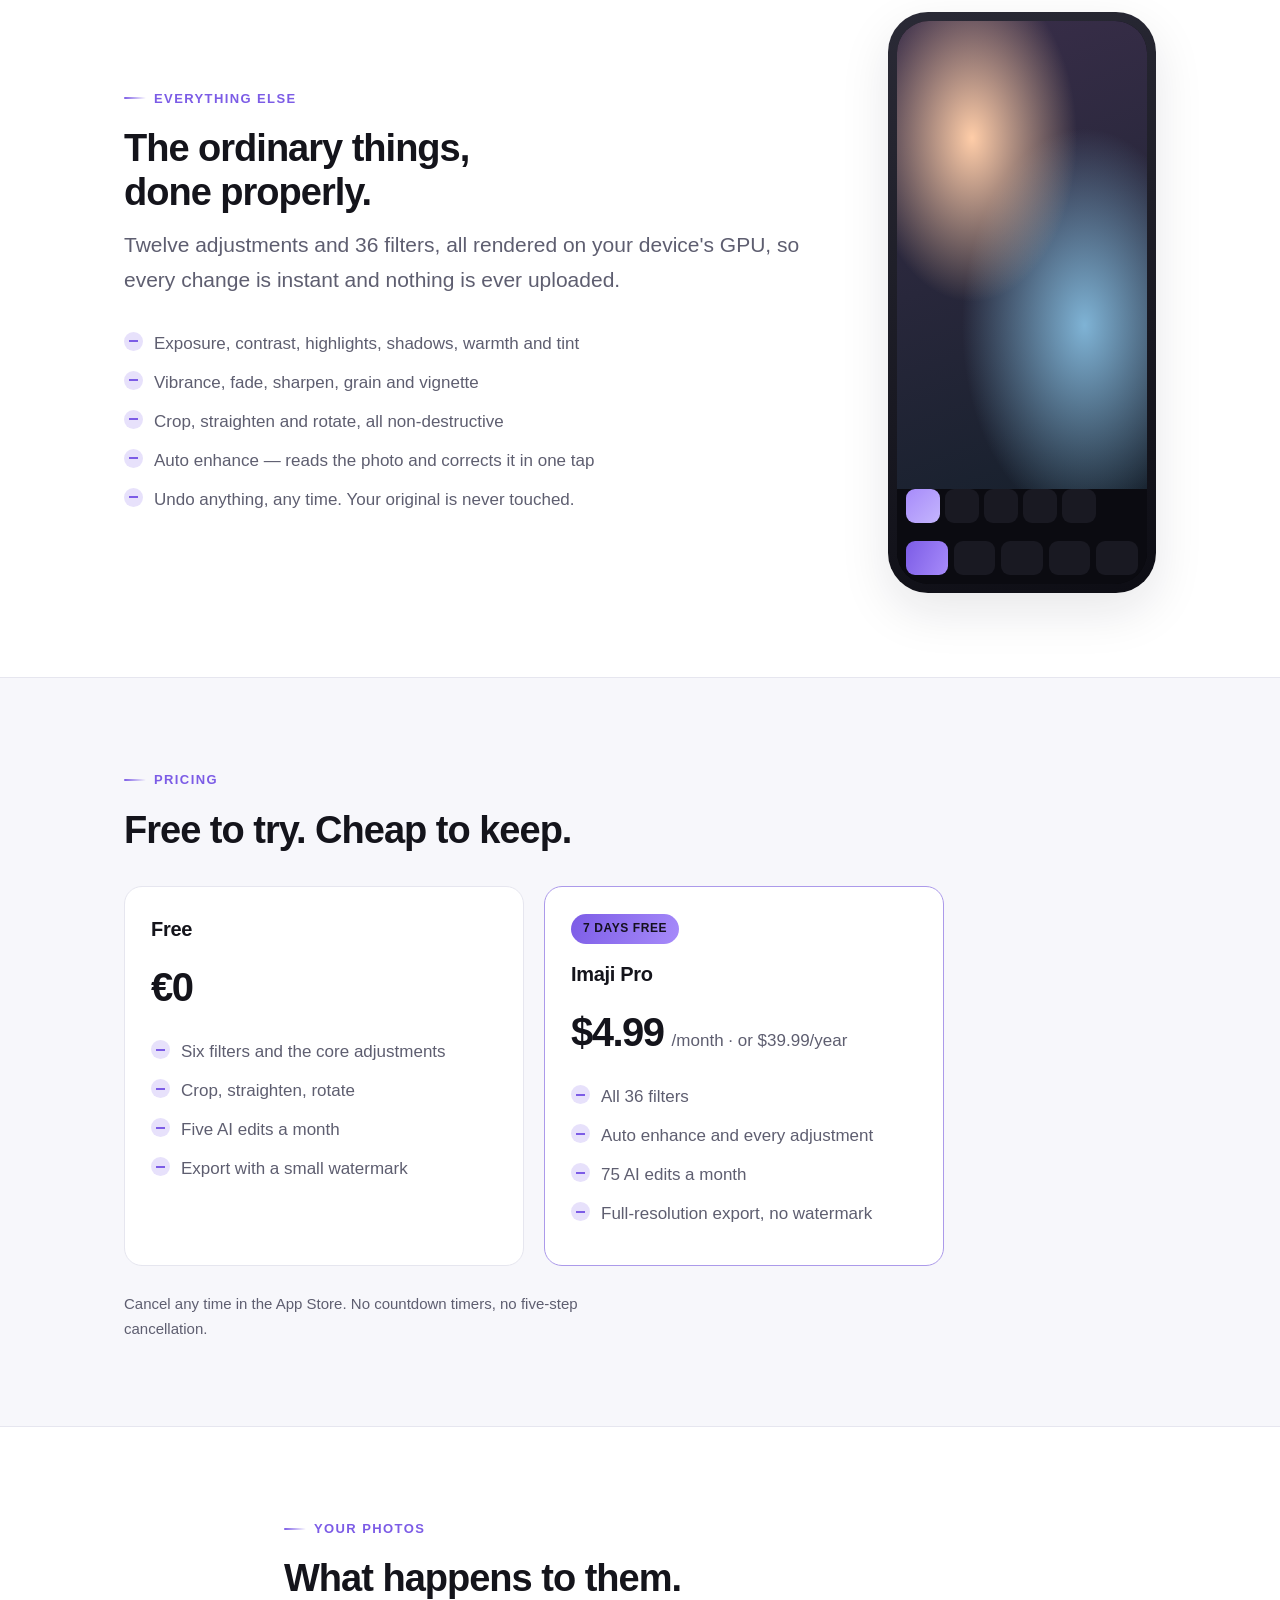
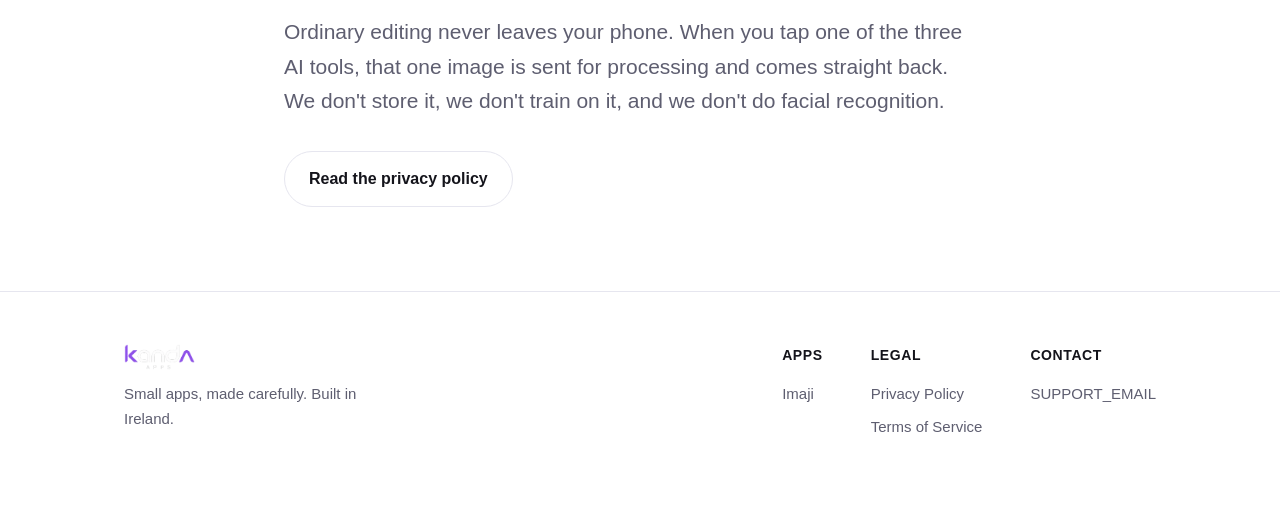
==== commit 523a073f: "Use the cropped wordmark as the site logo The supplied logo was a wordmark centred on a square black" ====
--- a/imaji/index.html
+++ b/imaji/index.html
@@ -13,7 +13,7 @@
 </head><body>
 
 <div class="nav"><div class="wrap">
-  <a class="logo" href="../"><span class="glyph"></span> Kanda Apps</a>
+  <a class="logo" href="../"><img class="wordmark" src="../assets/kanda-wordmark.png" alt="Kanda Apps"></a>
   <nav>
     <a href="../imaji/">Imaji</a>
     <a href="../imaji/privacy.html">Privacy</a>
@@ -141,7 +141,7 @@
 
 <footer><div class="wrap cols">
   <div style="flex:1 1 240px">
-    <a class="logo" href="../" style="margin-bottom:12px"><span class="glyph"></span> Kanda Apps</a>
+    <a class="logo" href="../" style="margin-bottom:12px"><img class="wordmark" src="../assets/kanda-wordmark.png" alt="Kanda Apps"></a>
     <p style="margin:0;max-width:34ch">Small apps, made carefully. Built in Ireland.</p>
   </div>
   <div><h4>Apps</h4><a href="../imaji/">Imaji</a></div>
--- a/assets/style.css
+++ b/assets/style.css
@@ -39,6 +39,11 @@
 .logo .glyph{width:30px;height:30px;border-radius:9px;flex:0 0 auto;
   background:url("icon.svg") center/cover no-repeat;
   box-shadow:0 4px 14px color-mix(in srgb,var(--a1) 40%,transparent)}
+/* The wordmark replaces glyph-plus-text. Sized by height so it sits on the
+   same baseline as the nav whatever its pixel width, and capped by max-width
+   so a narrow phone shrinks it rather than pushing the nav off screen. */
+.logo .wordmark{height:26px;width:auto;max-width:46vw;display:block}
+.logo:has(.wordmark){font-size:0}
 .nav nav{margin-left:auto;display:flex;gap:22px;font-size:15px}
 .nav nav a{color:var(--muted)}
 .nav nav a:hover{color:var(--fg);text-decoration:none}
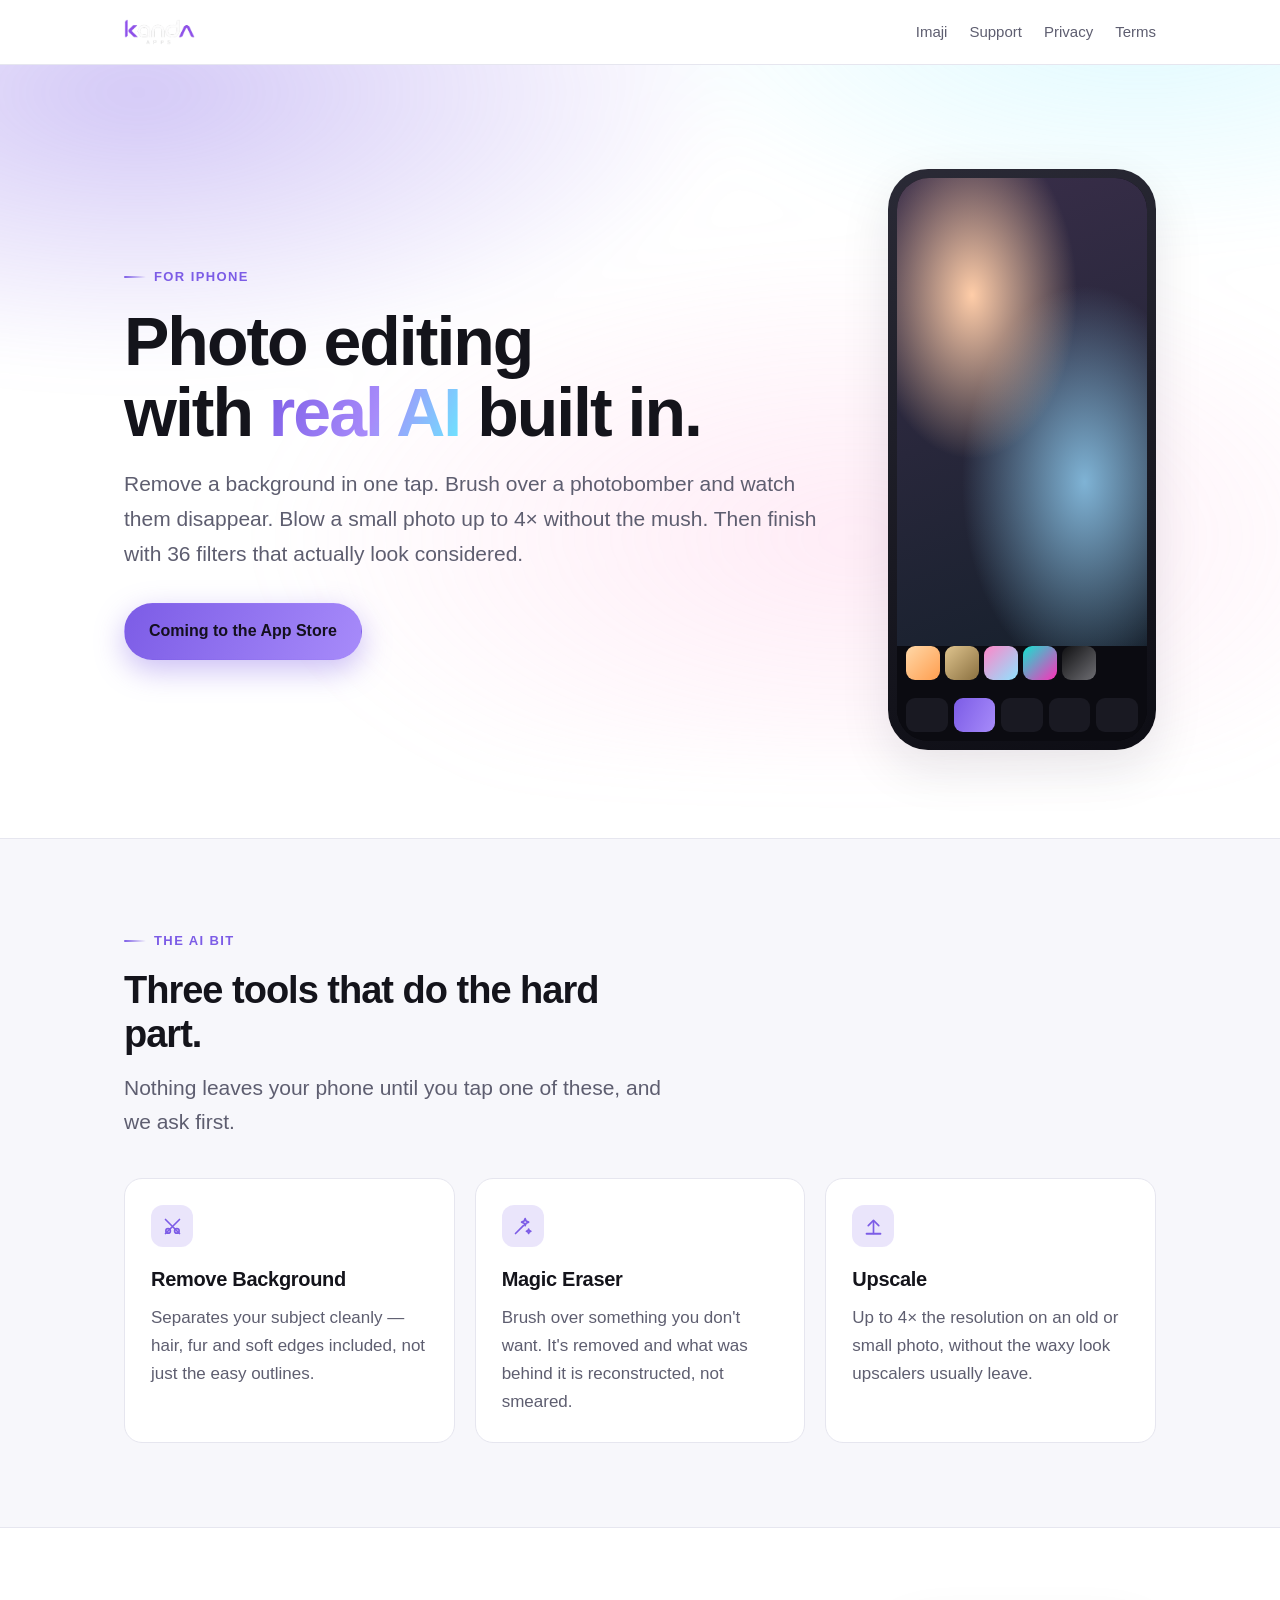
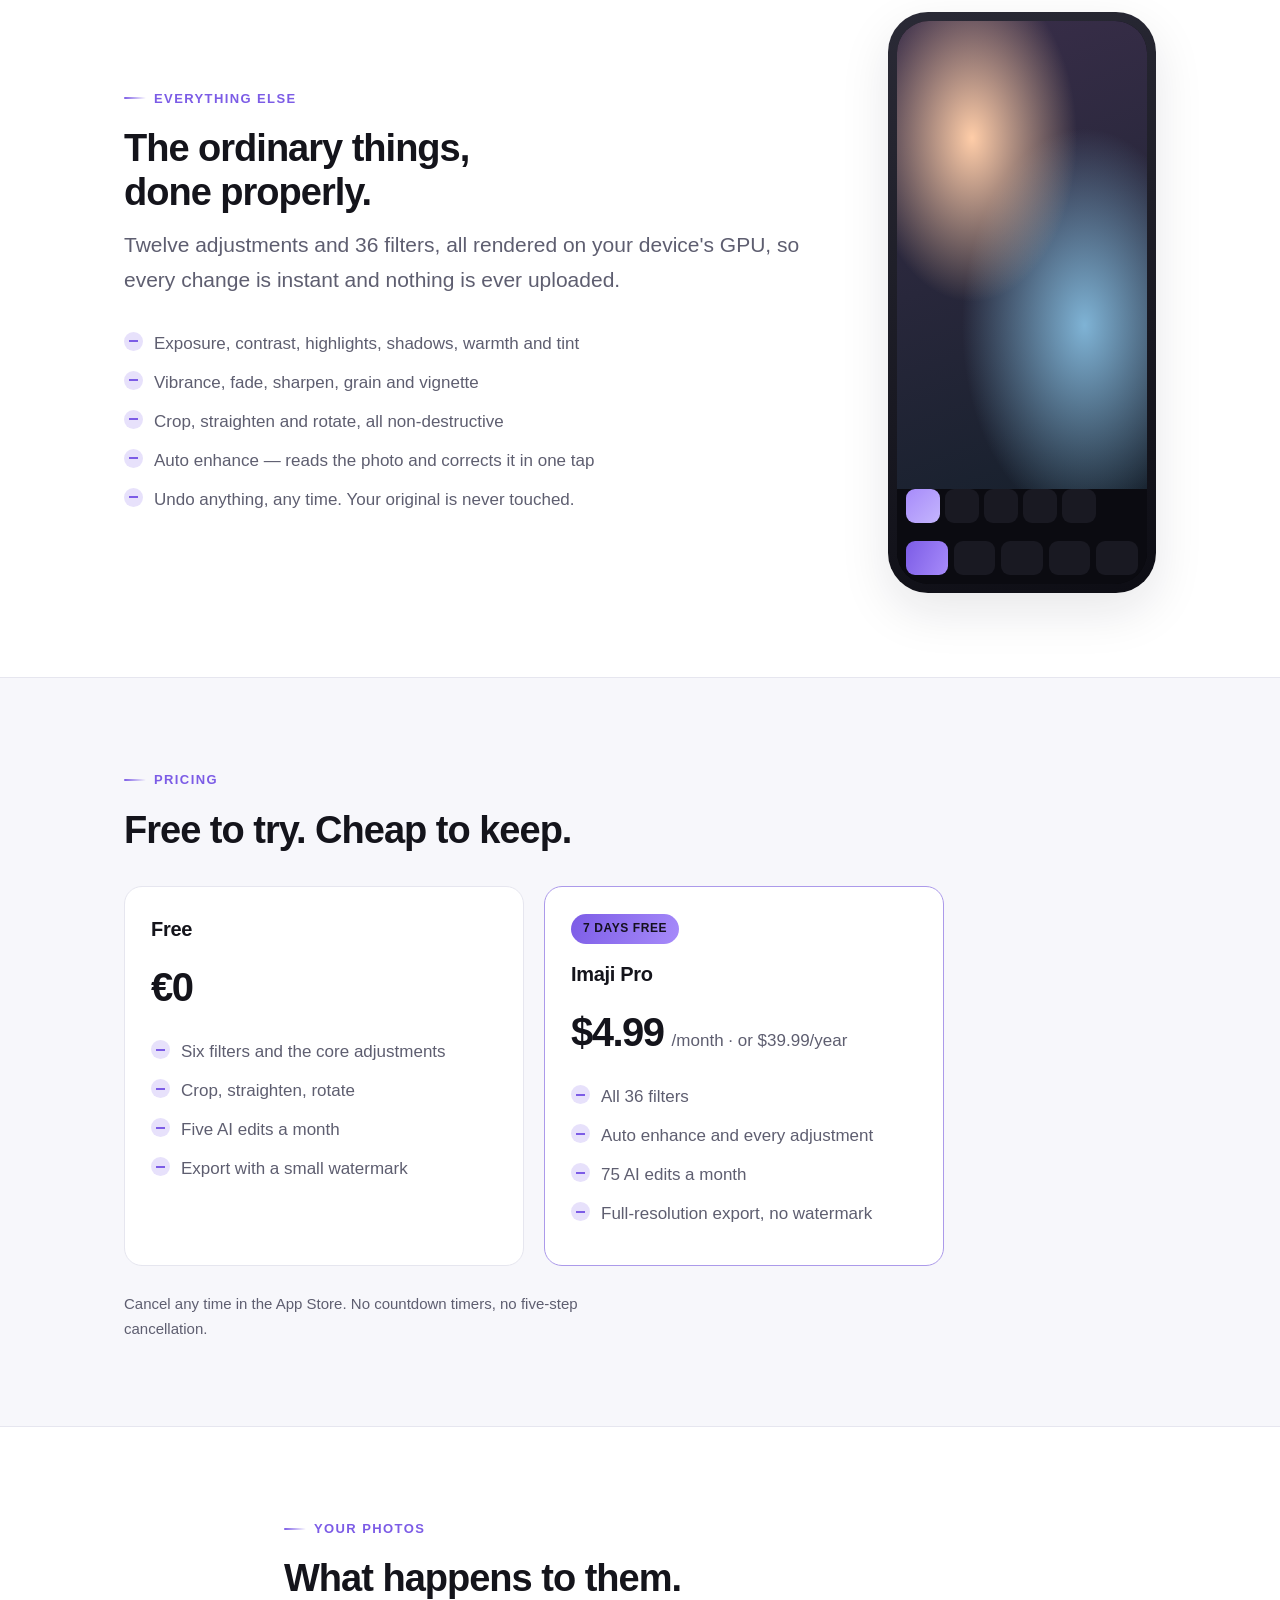
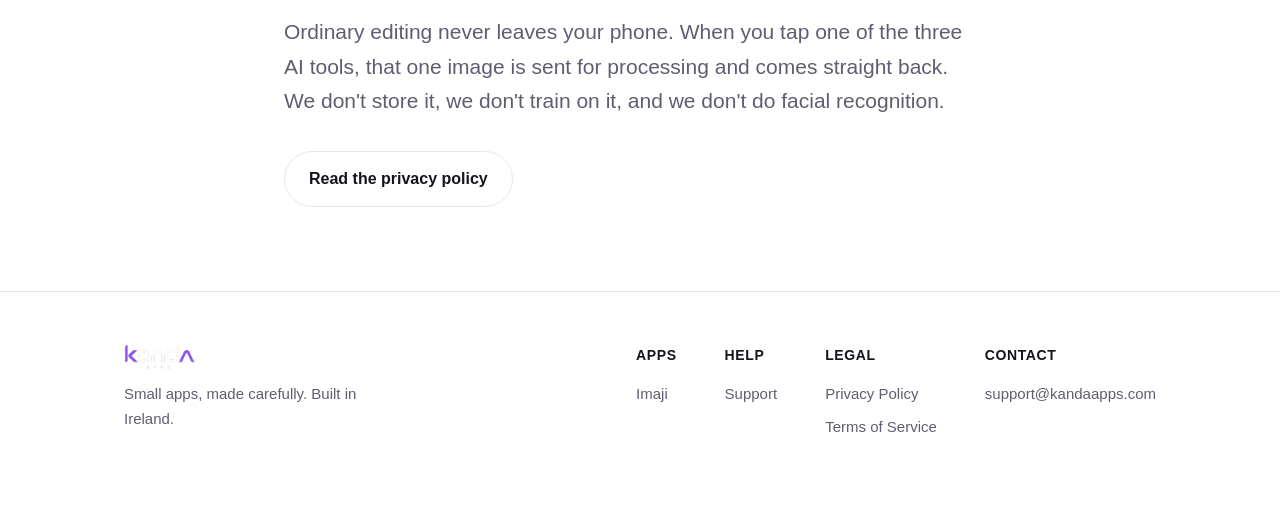
==== commit 209e6db3: "Rewrite the legal pages, and add the support page they assumed existed The published privacy policy " ====
--- a/imaji/index.html
+++ b/imaji/index.html
@@ -16,6 +16,7 @@
   <a class="logo" href="../"><img class="wordmark" src="../assets/kanda-wordmark.png" alt="Kanda Apps"></a>
   <nav>
     <a href="../imaji/">Imaji</a>
+    <a href="../imaji/support.html">Support</a>
     <a href="../imaji/privacy.html">Privacy</a>
     <a href="../imaji/terms.html">Terms</a>
   </nav>
@@ -145,10 +146,11 @@
     <p style="margin:0;max-width:34ch">Small apps, made carefully. Built in Ireland.</p>
   </div>
   <div><h4>Apps</h4><a href="../imaji/">Imaji</a></div>
+  <div><h4>Help</h4><a href="support.html">Support</a></div>
   <div><h4>Legal</h4>
     <a href="../imaji/privacy.html">Privacy Policy</a>
     <a href="../imaji/terms.html">Terms of Service</a></div>
-  <div><h4>Contact</h4><a href="mailto:SUPPORT_EMAIL">SUPPORT_EMAIL</a></div>
+  <div><h4>Contact</h4><a href="mailto:support@kandaapps.com">support@kandaapps.com</a></div>
 </div></footer>
 
 <script src="../assets/reveal.js" defer></script>
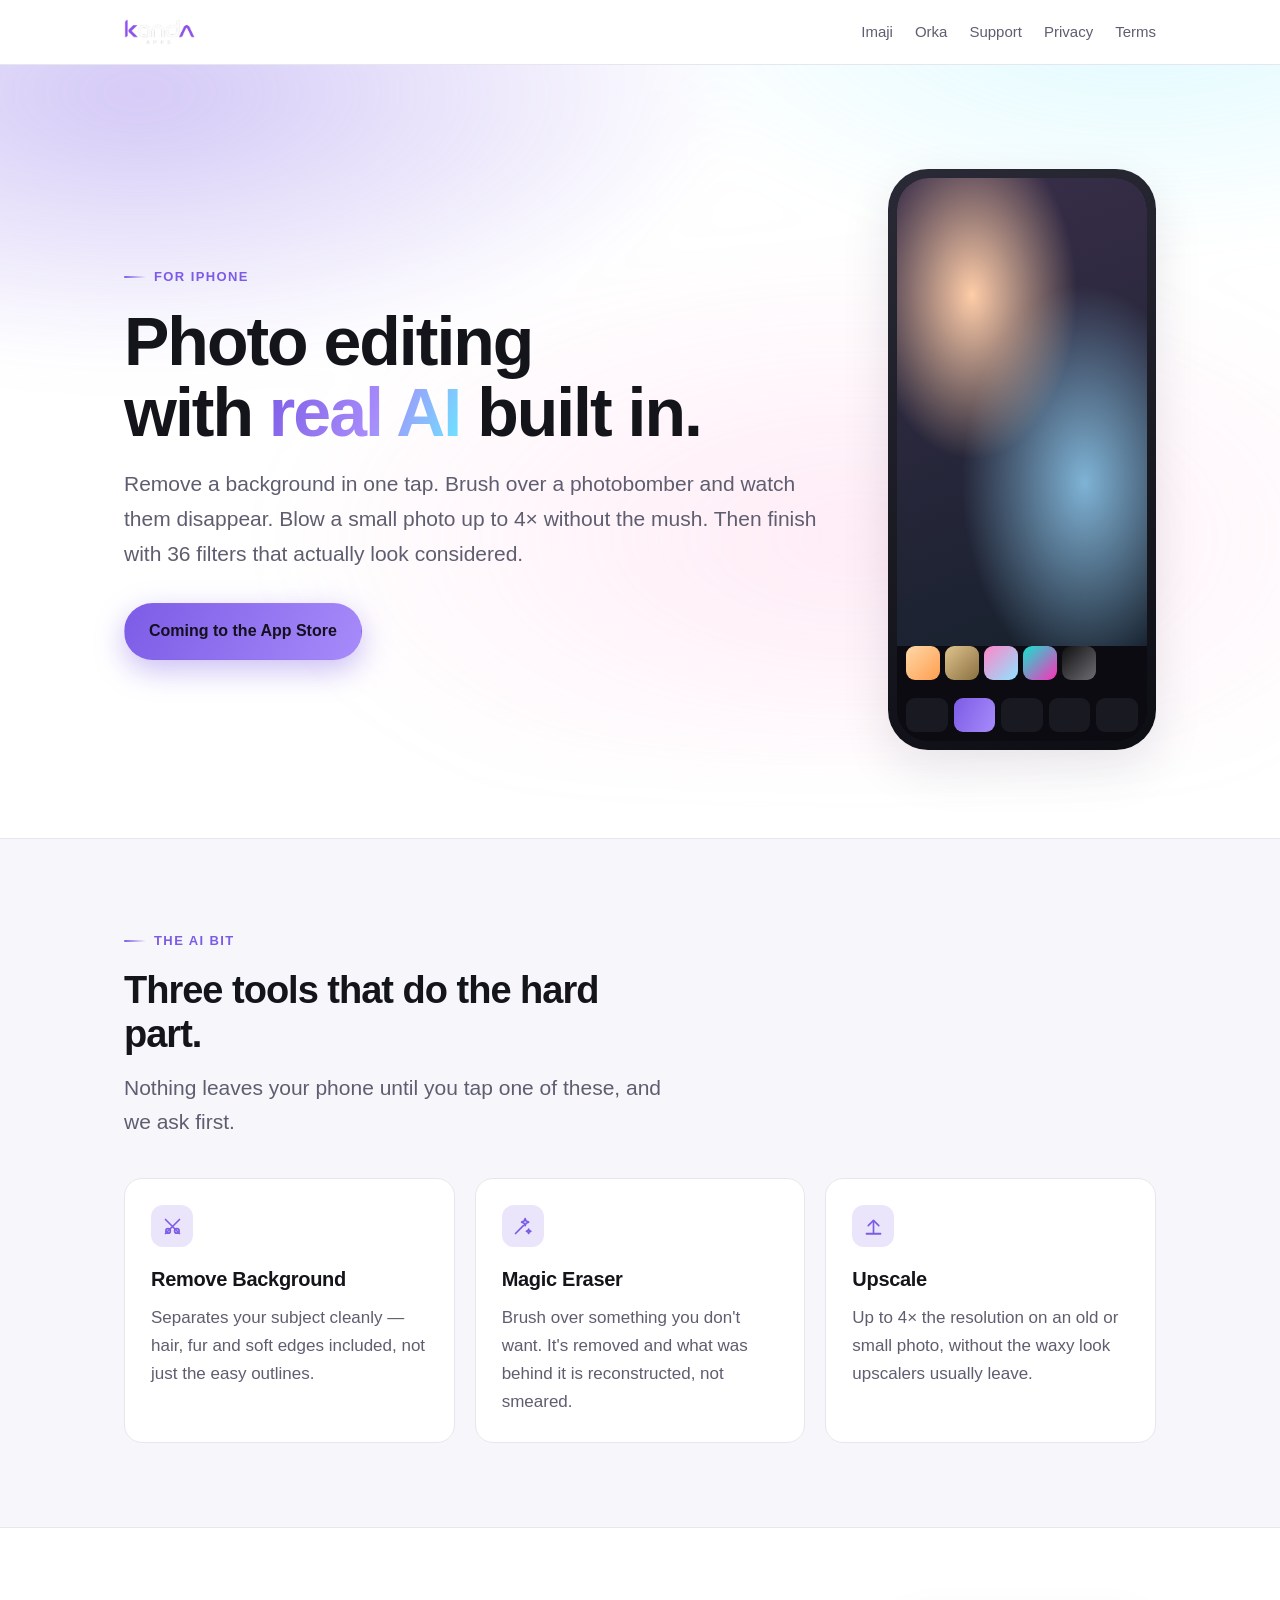
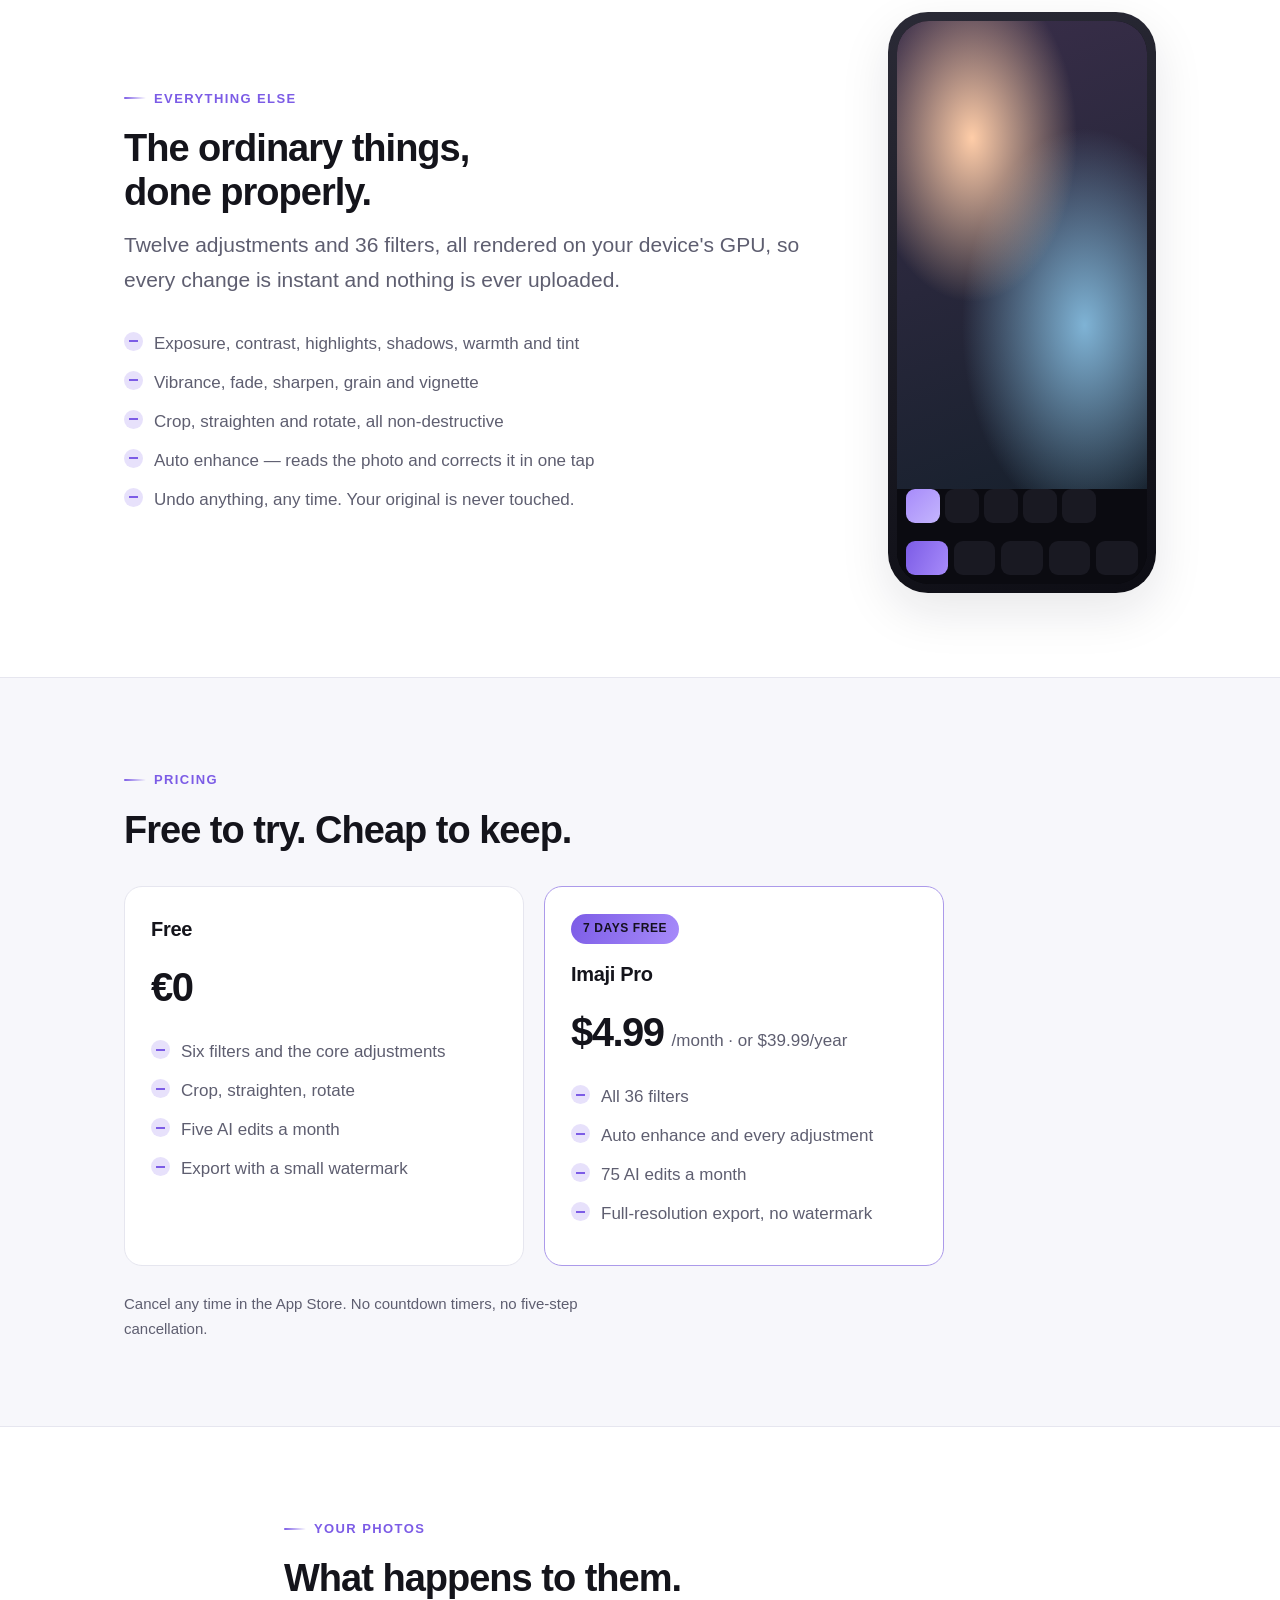
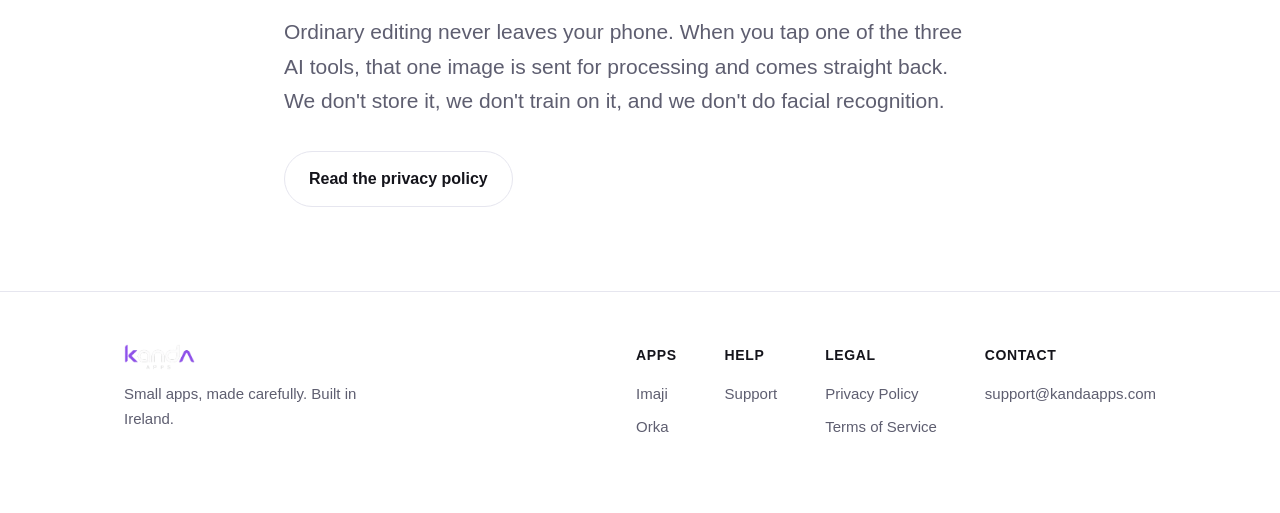
==== commit 901e0175: "Add Orka to the site The homepage said "One app so far. It's a good one." There are two, and the sec" ====
--- a/imaji/index.html
+++ b/imaji/index.html
@@ -16,6 +16,7 @@
   <a class="logo" href="../"><img class="wordmark" src="../assets/kanda-wordmark.png" alt="Kanda Apps"></a>
   <nav>
     <a href="../imaji/">Imaji</a>
+    <a href="../orka/">Orka</a>
     <a href="../imaji/support.html">Support</a>
     <a href="../imaji/privacy.html">Privacy</a>
     <a href="../imaji/terms.html">Terms</a>
@@ -145,7 +146,7 @@
     <a class="logo" href="../" style="margin-bottom:12px"><img class="wordmark" src="../assets/kanda-wordmark.png" alt="Kanda Apps"></a>
     <p style="margin:0;max-width:34ch">Small apps, made carefully. Built in Ireland.</p>
   </div>
-  <div><h4>Apps</h4><a href="../imaji/">Imaji</a></div>
+  <div><h4>Apps</h4><a href="../imaji/">Imaji</a><a href="../orka/">Orka</a></div>
   <div><h4>Help</h4><a href="support.html">Support</a></div>
   <div><h4>Legal</h4>
     <a href="../imaji/privacy.html">Privacy Policy</a>
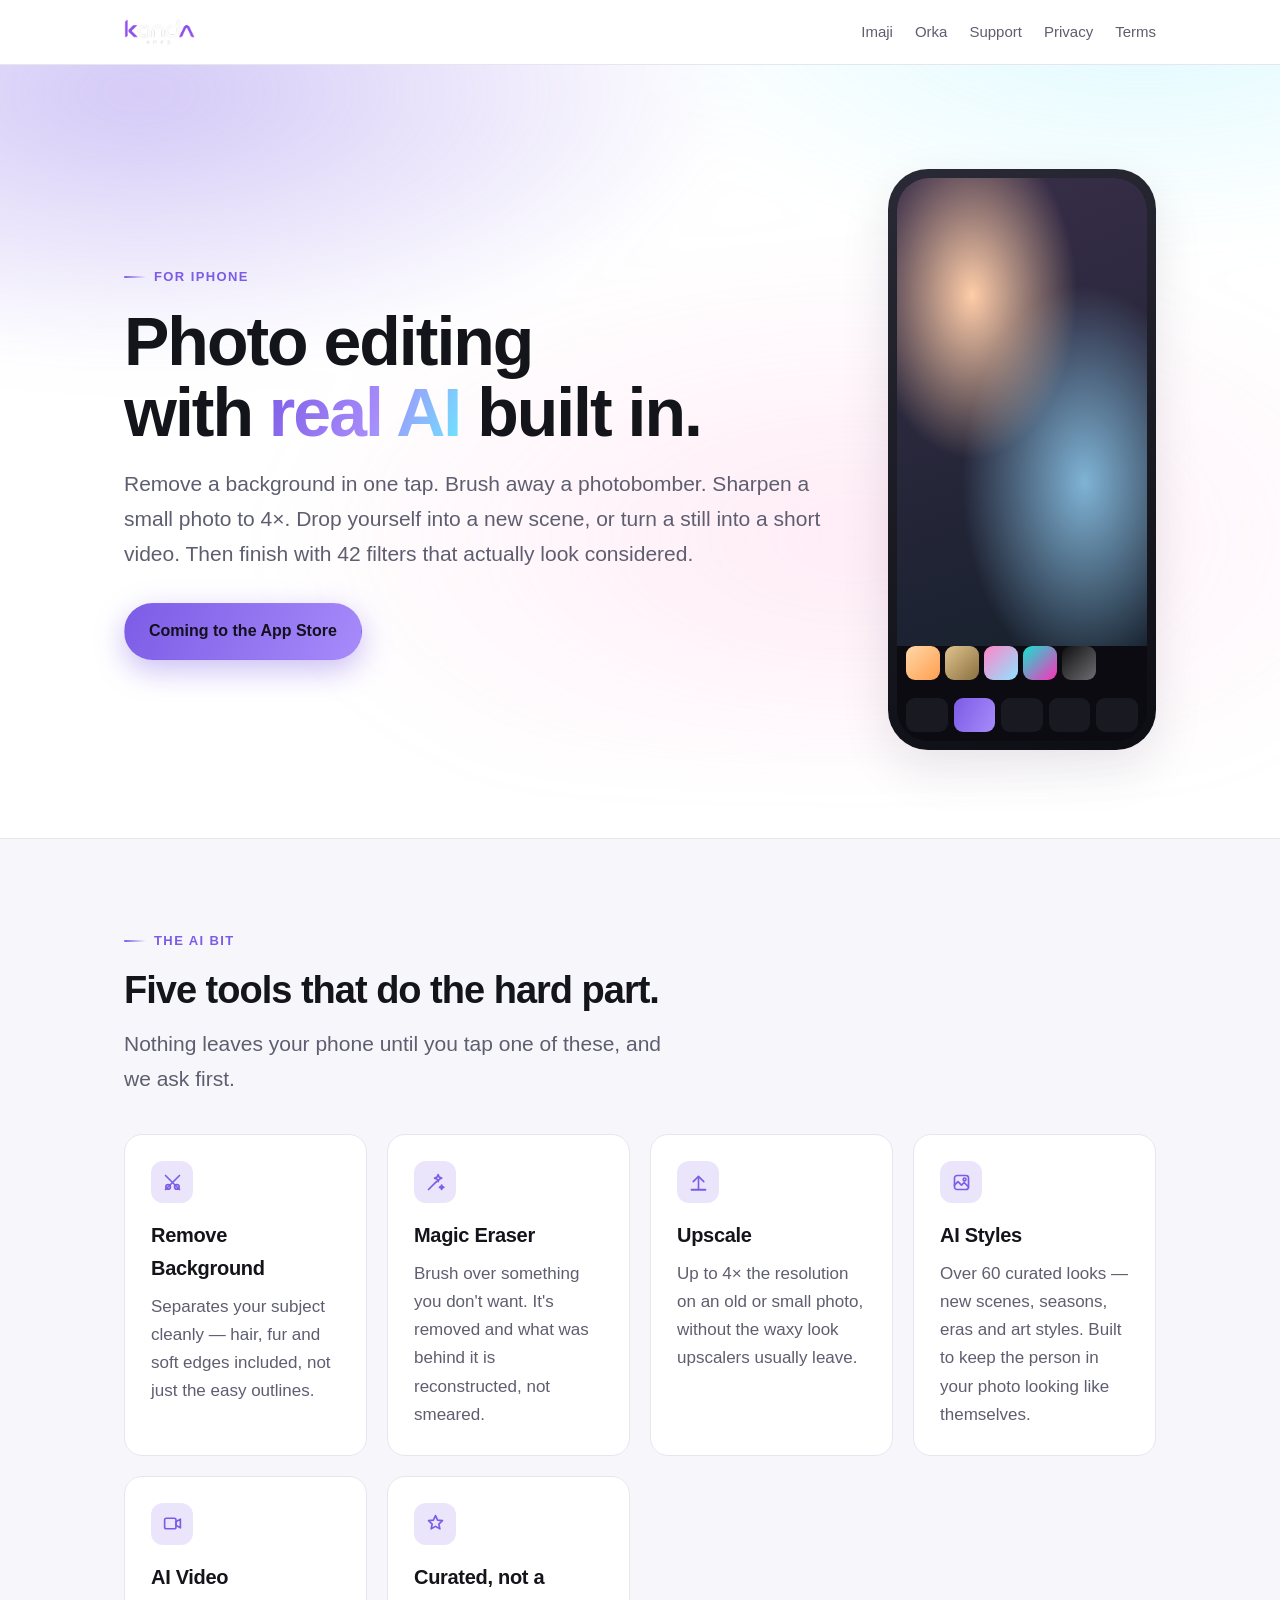
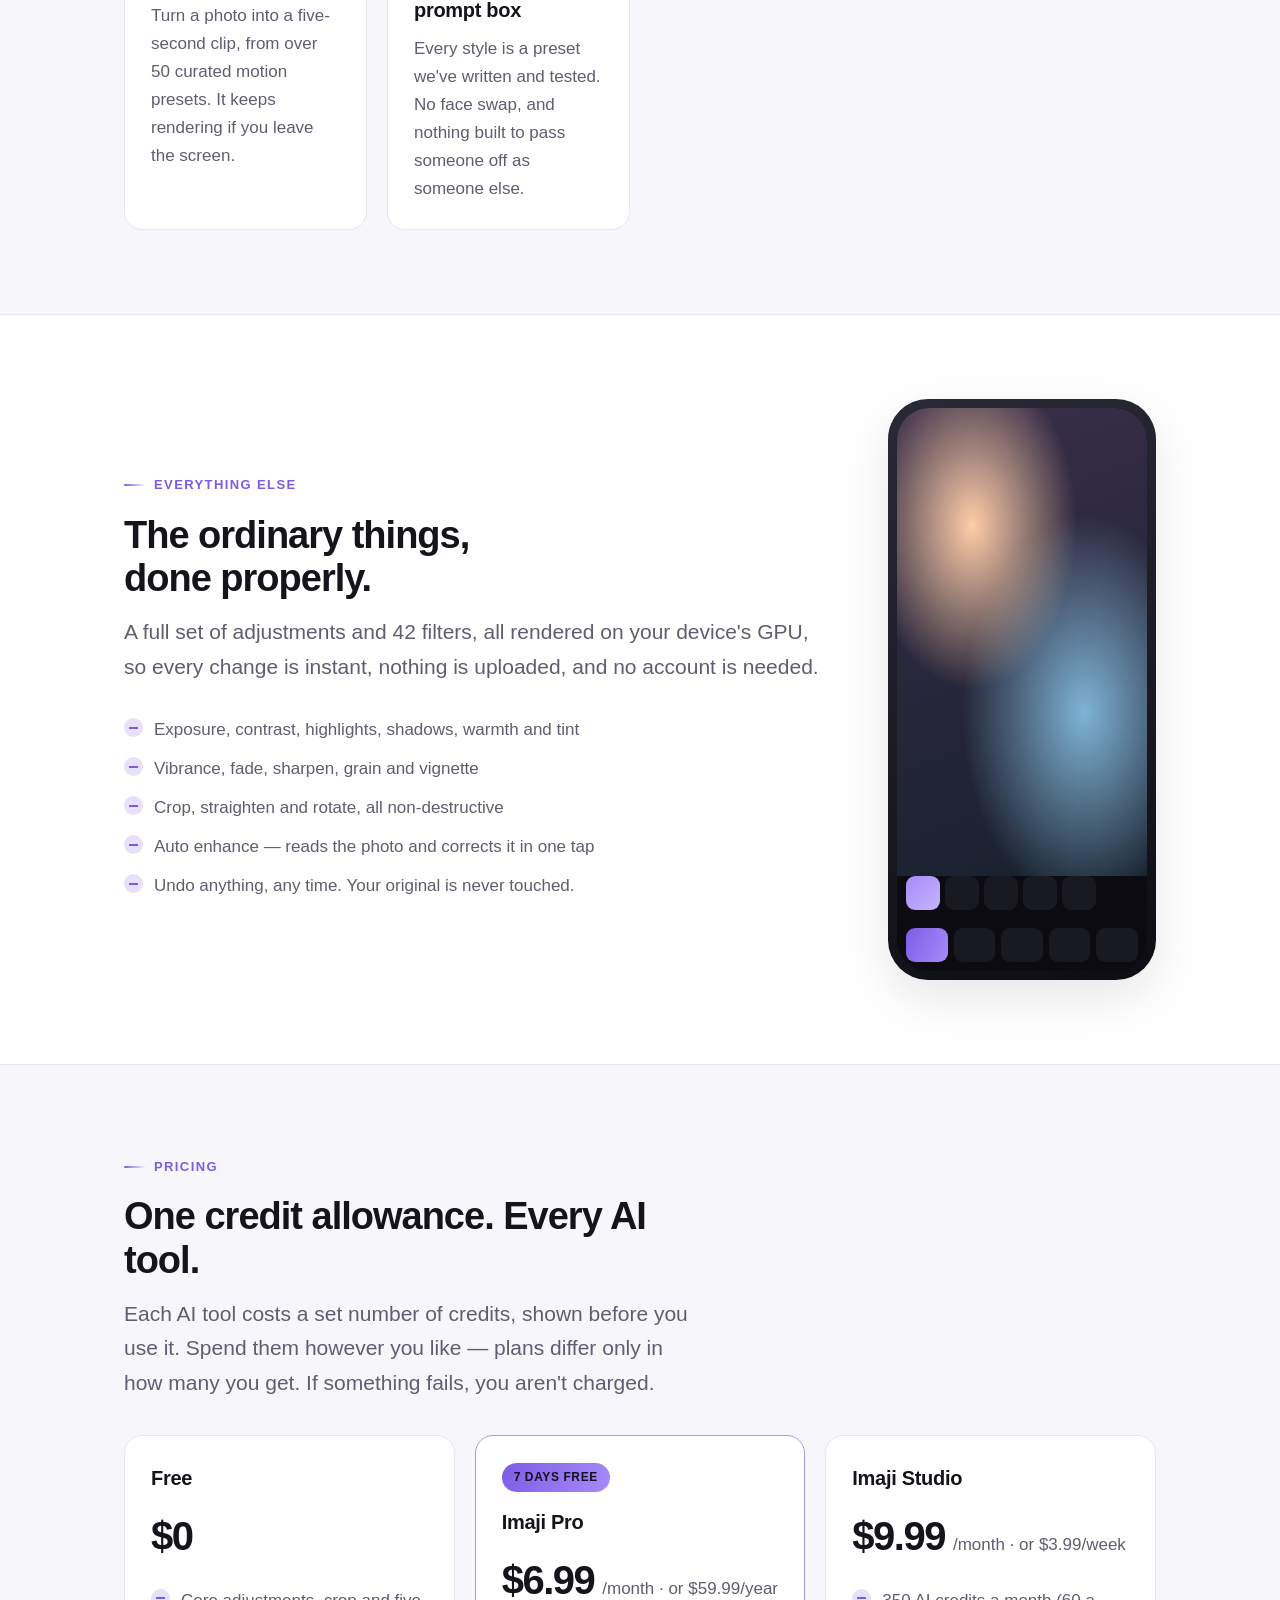
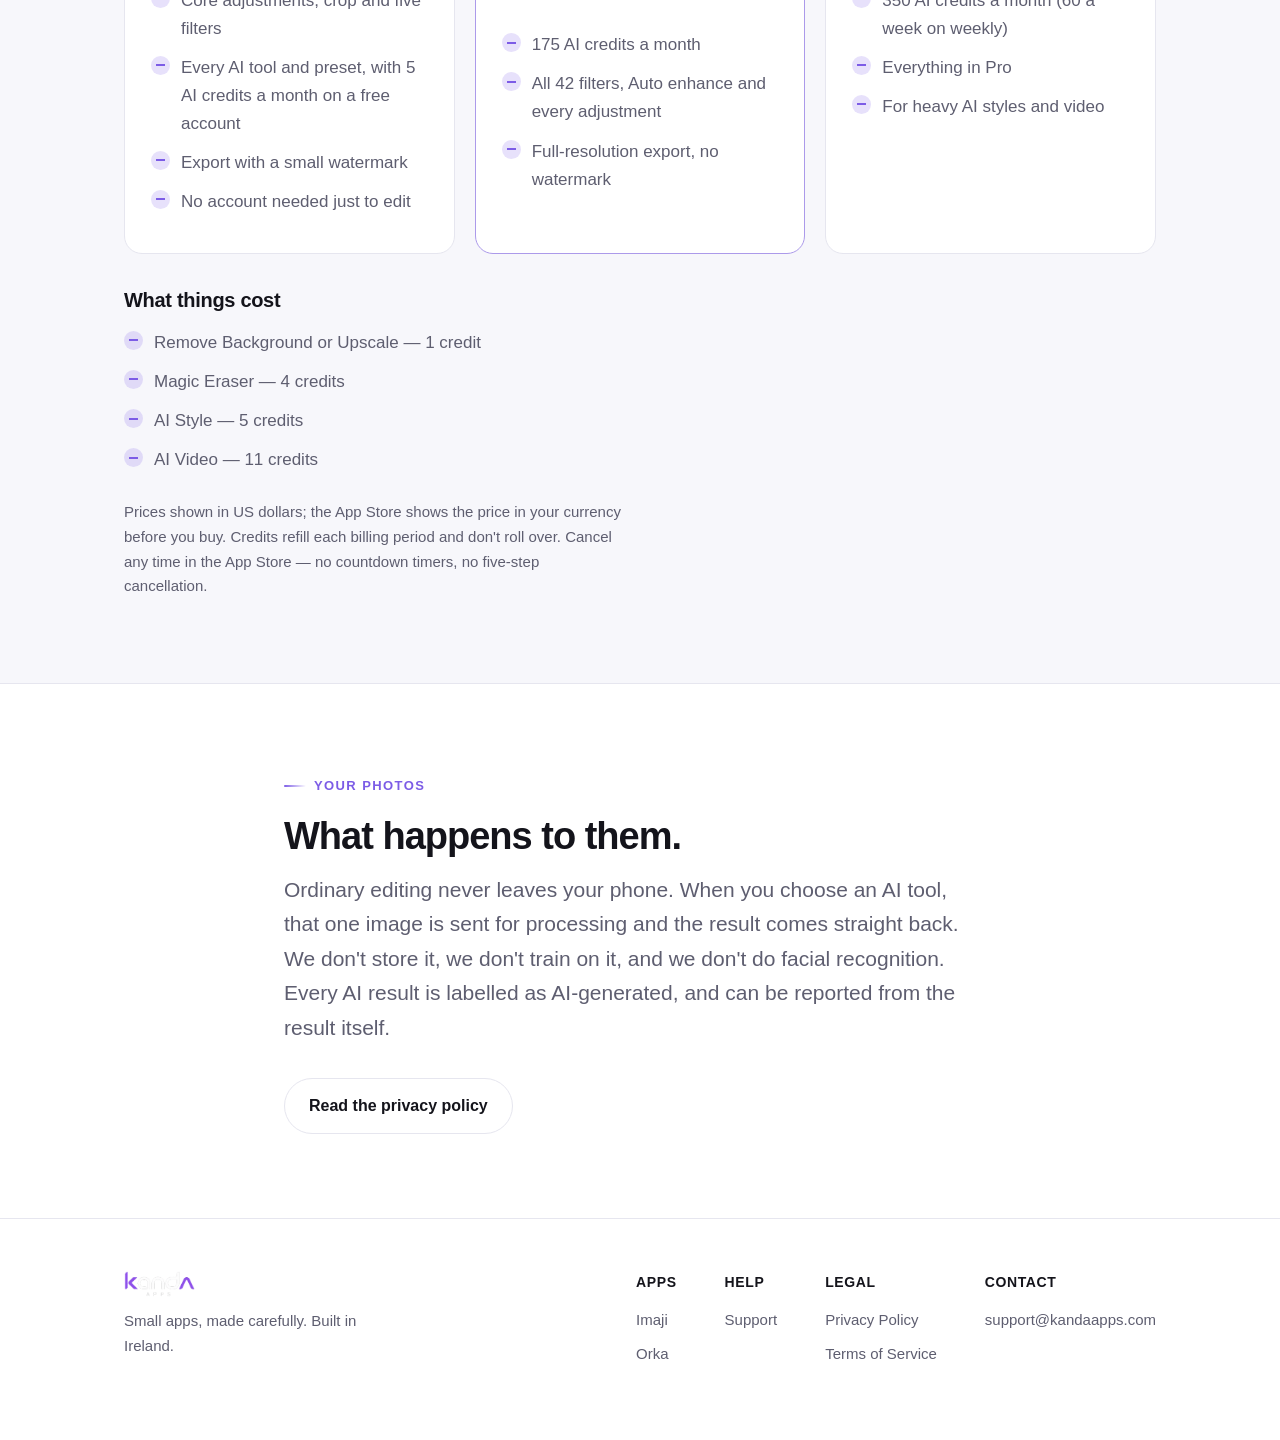
==== commit 43e7050a: "Bring the Imaji pages up to date for launch The Imaji page described only the three photo tools, the" ====
--- a/imaji/index.html
+++ b/imaji/index.html
@@ -3,8 +3,8 @@
 <meta charset="utf-8">
 <meta name="viewport" content="width=device-width,initial-scale=1">
 <title>Imaji — photo editing with real AI built in</title>
-<meta name="description" content="Remove backgrounds, erase objects and upscale to 4x on iPhone. 36 filters, instant on-device editing, and a price that isn't silly.">
-<meta property="og:title" content="Imaji — photo editing with real AI built in"><meta property="og:description" content="Remove backgrounds, erase objects and upscale to 4x on iPhone. 36 filters, instant on-device editing, and a price that isn't silly.">
+<meta name="description" content="Remove backgrounds, erase objects, upscale to 4×, restyle your photos and turn them into short videos — on iPhone, with one simple credit allowance.">
+<meta property="og:title" content="Imaji — photo editing with real AI built in"><meta property="og:description" content="Remove backgrounds, erase objects, upscale to 4×, restyle your photos and turn them into short videos — on iPhone, with one simple credit allowance.">
 <meta property="og:type" content="website">
 <link rel="icon" href="../assets/icon.svg">
 <script>document.documentElement.classList.add("js")</script>
@@ -29,13 +29,14 @@
     <div>
       <div class="eyebrow">For iPhone</div>
       <h1>Photo editing<br>with <span class="grad">real AI</span> built in.</h1>
-      <p class="lede">Remove a background in one tap. Brush over a photobomber and watch
-      them disappear. Blow a small photo up to 4&times; without the mush. Then finish with
-      36 filters that actually look considered.</p>
+      <p class="lede">Remove a background in one tap. Brush away a photobomber. Sharpen a
+      small photo to 4&times;. Drop yourself into a new scene, or turn a still into a short
+      video. Then finish with 42 filters that actually look considered.</p>
       <div class="btns">
         <span class="btn btn-primary" style="cursor:default">Coming to the App Store</span>
       </div>
     </div>
+    <!-- Swap for a screenshot: <img class="phone" src="shots/editor.png" alt="…"> -->
     <div class="mock"><div class="screen">
       <div class="photo"></div>
       <div class="strip">
@@ -53,7 +54,7 @@
 <section class="section-alt"><div class="wrap">
   <div class="reveal" style="max-width:58ch;margin-bottom:38px">
     <div class="eyebrow">The AI bit</div>
-    <h2>Three tools that do the hard part.</h2>
+    <h2>Five tools that do the hard part.</h2>
     <p class="lede" style="margin:0">Nothing leaves your phone until you tap one of these,
     and we ask first.</p>
   </div>
@@ -67,6 +68,15 @@
     <div class="card"><div class="icon"><svg viewBox="0 0 24 24"><path d="M12 20V6"/><path d="M6 11l6-6 6 6"/><rect x="4" y="20" width="16" height="0.5"/></svg></div><h3>Upscale</h3>
       <p>Up to 4&times; the resolution on an old or small photo, without the waxy look
       upscalers usually leave.</p></div>
+    <div class="card"><div class="icon"><svg viewBox="0 0 24 24"><rect x="4" y="4" width="16" height="16" rx="3"/><path d="M4 15l4-4 4 4 3-3 5 5"/><circle cx="15.5" cy="8.5" r="1.6"/></svg></div><h3>AI Styles</h3>
+      <p>Over 60 curated looks &mdash; new scenes, seasons, eras and art styles. Built to keep
+      the person in your photo looking like themselves.</p></div>
+    <div class="card"><div class="icon"><svg viewBox="0 0 24 24"><rect x="3" y="6" width="13" height="12" rx="2"/><path d="M16 10l5-3v10l-5-3z"/></svg></div><h3>AI Video</h3>
+      <p>Turn a photo into a five-second clip, from over 50 curated motion presets. It keeps
+      rendering if you leave the screen.</p></div>
+    <div class="card"><div class="icon"><svg viewBox="0 0 24 24"><path d="M12 3l2.4 5.2 5.6.6-4.2 3.8 1.2 5.5L12 15.3 7 18.1l1.2-5.5L4 8.8l5.6-.6z"/></svg></div><h3>Curated, not a prompt box</h3>
+      <p>Every style is a preset we've written and tested. No face swap, and nothing built
+      to pass someone off as someone else.</p></div>
   </div>
 </div></section>
 
@@ -75,8 +85,8 @@
     <div class="reveal">
       <div class="eyebrow">Everything else</div>
       <h2>The ordinary things,<br>done properly.</h2>
-      <p class="lede">Twelve adjustments and 36 filters, all rendered on your device's GPU,
-      so every change is instant and nothing is ever uploaded.</p>
+      <p class="lede">A full set of adjustments and 42 filters, all rendered on your device's
+      GPU, so every change is instant, nothing is uploaded, and no account is needed.</p>
       <ul class="ticks">
         <li>Exposure, contrast, highlights, shadows, warmth and tint</li>
         <li>Vibrance, fade, sharpen, grain and vignette</li>
@@ -85,6 +95,7 @@
         <li>Undo anything, any time. Your original is never touched.</li>
       </ul>
     </div>
+    <!-- Swap for a screenshot: <img class="phone reveal" src="shots/ai-tools.png" alt="…"> -->
     <div class="mock reveal"><div class="screen">
       <div class="photo"></div>
       <div class="strip">
@@ -98,44 +109,67 @@
 </div></section>
 
 <section class="section-alt"><div class="wrap">
-  <div class="reveal" style="max-width:56ch;margin-bottom:34px">
+  <div class="reveal" style="max-width:60ch;margin-bottom:34px">
     <div class="eyebrow">Pricing</div>
-    <h2>Free to try. Cheap to keep.</h2>
+    <h2>One credit allowance. Every AI tool.</h2>
+    <p class="lede" style="margin:0">Each AI tool costs a set number of credits, shown before
+    you use it. Spend them however you like &mdash; plans differ only in how many you get.
+    If something fails, you aren't charged.</p>
   </div>
-  <div class="grid g2 reveal" style="max-width:820px">
+  <div class="grid g3 reveal">
     <div class="card">
       <h3>Free</h3>
-      <div class="price"><b>&euro;0</b></div>
+      <div class="price"><b>$0</b></div>
       <ul class="ticks">
-        <li>Six filters and the core adjustments</li>
-        <li>Crop, straighten, rotate</li>
-        <li>Five AI edits a month</li>
+        <li>Core adjustments, crop and five filters</li>
+        <li>Every AI tool and preset, with 5 AI credits a month on a free account</li>
         <li>Export with a small watermark</li>
+        <li>No account needed just to edit</li>
       </ul>
     </div>
     <div class="card" style="border-color:color-mix(in srgb,var(--a1) 55%,var(--line))">
       <span class="badge">7 DAYS FREE</span>
       <h3 style="margin-top:14px">Imaji Pro</h3>
-      <div class="price"><b>$4.99</b><span>/month &middot; or $39.99/year</span></div>
+      <div class="price"><b>$6.99</b><span>/month &middot; or $59.99/year</span></div>
       <ul class="ticks">
-        <li>All 36 filters</li>
-        <li>Auto enhance and every adjustment</li>
-        <li>75 AI edits a month</li>
+        <li>175 AI credits a month</li>
+        <li>All 42 filters, Auto enhance and every adjustment</li>
         <li>Full-resolution export, no watermark</li>
       </ul>
     </div>
+    <div class="card">
+      <h3>Imaji Studio</h3>
+      <div class="price"><b>$9.99</b><span>/month &middot; or $3.99/week</span></div>
+      <ul class="ticks">
+        <li>350 AI credits a month (60 a week on weekly)</li>
+        <li>Everything in Pro</li>
+        <li>For heavy AI styles and video</li>
+      </ul>
+    </div>
   </div>
-  <p class="lede reveal" style="margin:26px 0 0;font-size:15px">Cancel any time in the App
-  Store. No countdown timers, no five-step cancellation.</p>
+  <div class="reveal" style="margin-top:30px;max-width:62ch">
+    <h3 style="margin-bottom:12px">What things cost</h3>
+    <ul class="ticks">
+      <li>Remove Background or Upscale &mdash; 1 credit</li>
+      <li>Magic Eraser &mdash; 4 credits</li>
+      <li>AI Style &mdash; 5 credits</li>
+      <li>AI Video &mdash; 11 credits</li>
+    </ul>
+  </div>
+  <p class="lede reveal" style="margin:26px 0 0;font-size:15px">Prices shown in US dollars;
+  the App Store shows the price in your currency before you buy. Credits refill each billing
+  period and don't roll over. Cancel any time in the App Store &mdash; no countdown timers, no
+  five-step cancellation.</p>
 </div></section>
 
 <section><div class="wrap narrow">
   <div class="reveal">
     <div class="eyebrow">Your photos</div>
     <h2>What happens to them.</h2>
-    <p class="lede">Ordinary editing never leaves your phone. When you tap one of the three
-    AI tools, that one image is sent for processing and comes straight back. We don't store
-    it, we don't train on it, and we don't do facial recognition.</p>
+    <p class="lede">Ordinary editing never leaves your phone. When you choose an AI tool, that
+    one image is sent for processing and the result comes straight back. We don't store it,
+    we don't train on it, and we don't do facial recognition. Every AI result is labelled as
+    AI-generated, and can be reported from the result itself.</p>
     <div class="btns"><a class="btn btn-ghost" href="privacy.html">Read the privacy policy</a></div>
   </div>
 </div></section>
@@ -155,4 +189,4 @@
 </div></footer>
 
 <script src="../assets/reveal.js" defer></script>
-</body></html>+</body></html>
--- a/assets/style.css
+++ b/assets/style.css
@@ -201,3 +201,8 @@
 .keypoints ul li::before{background:var(--a1);opacity:1}
 
 .totop{display:inline-flex;align-items:center;gap:8px;margin-top:44px;font-size:15px;color:var(--muted)}
+
+/* A real screenshot in a phone-shaped frame, in place of a .mock. */
+.phone{display:block;width:min(300px,78vw);margin:0 auto;border-radius:38px;
+  border:8px solid #1b1b24;background:#000;
+  box-shadow:0 30px 80px -20px color-mix(in srgb,var(--a1) 45%,transparent),0 0 0 1px var(--line)}
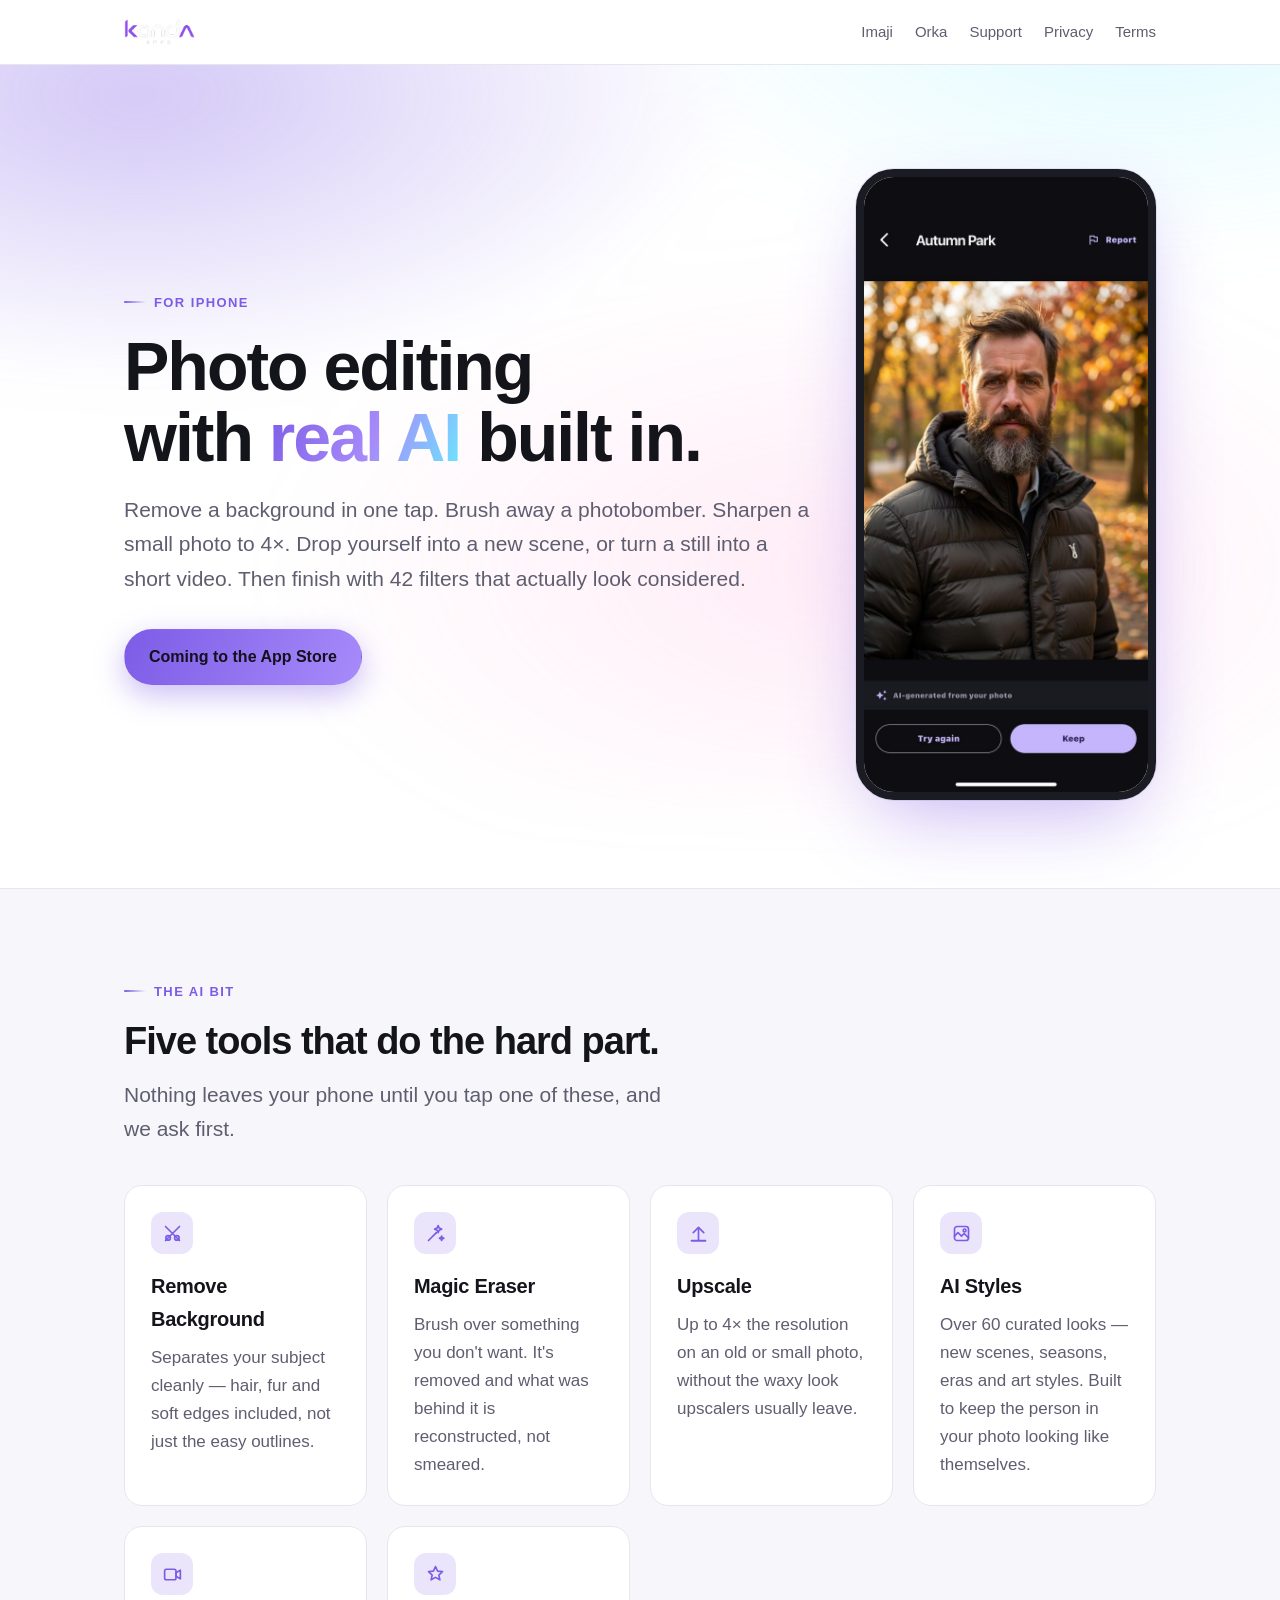
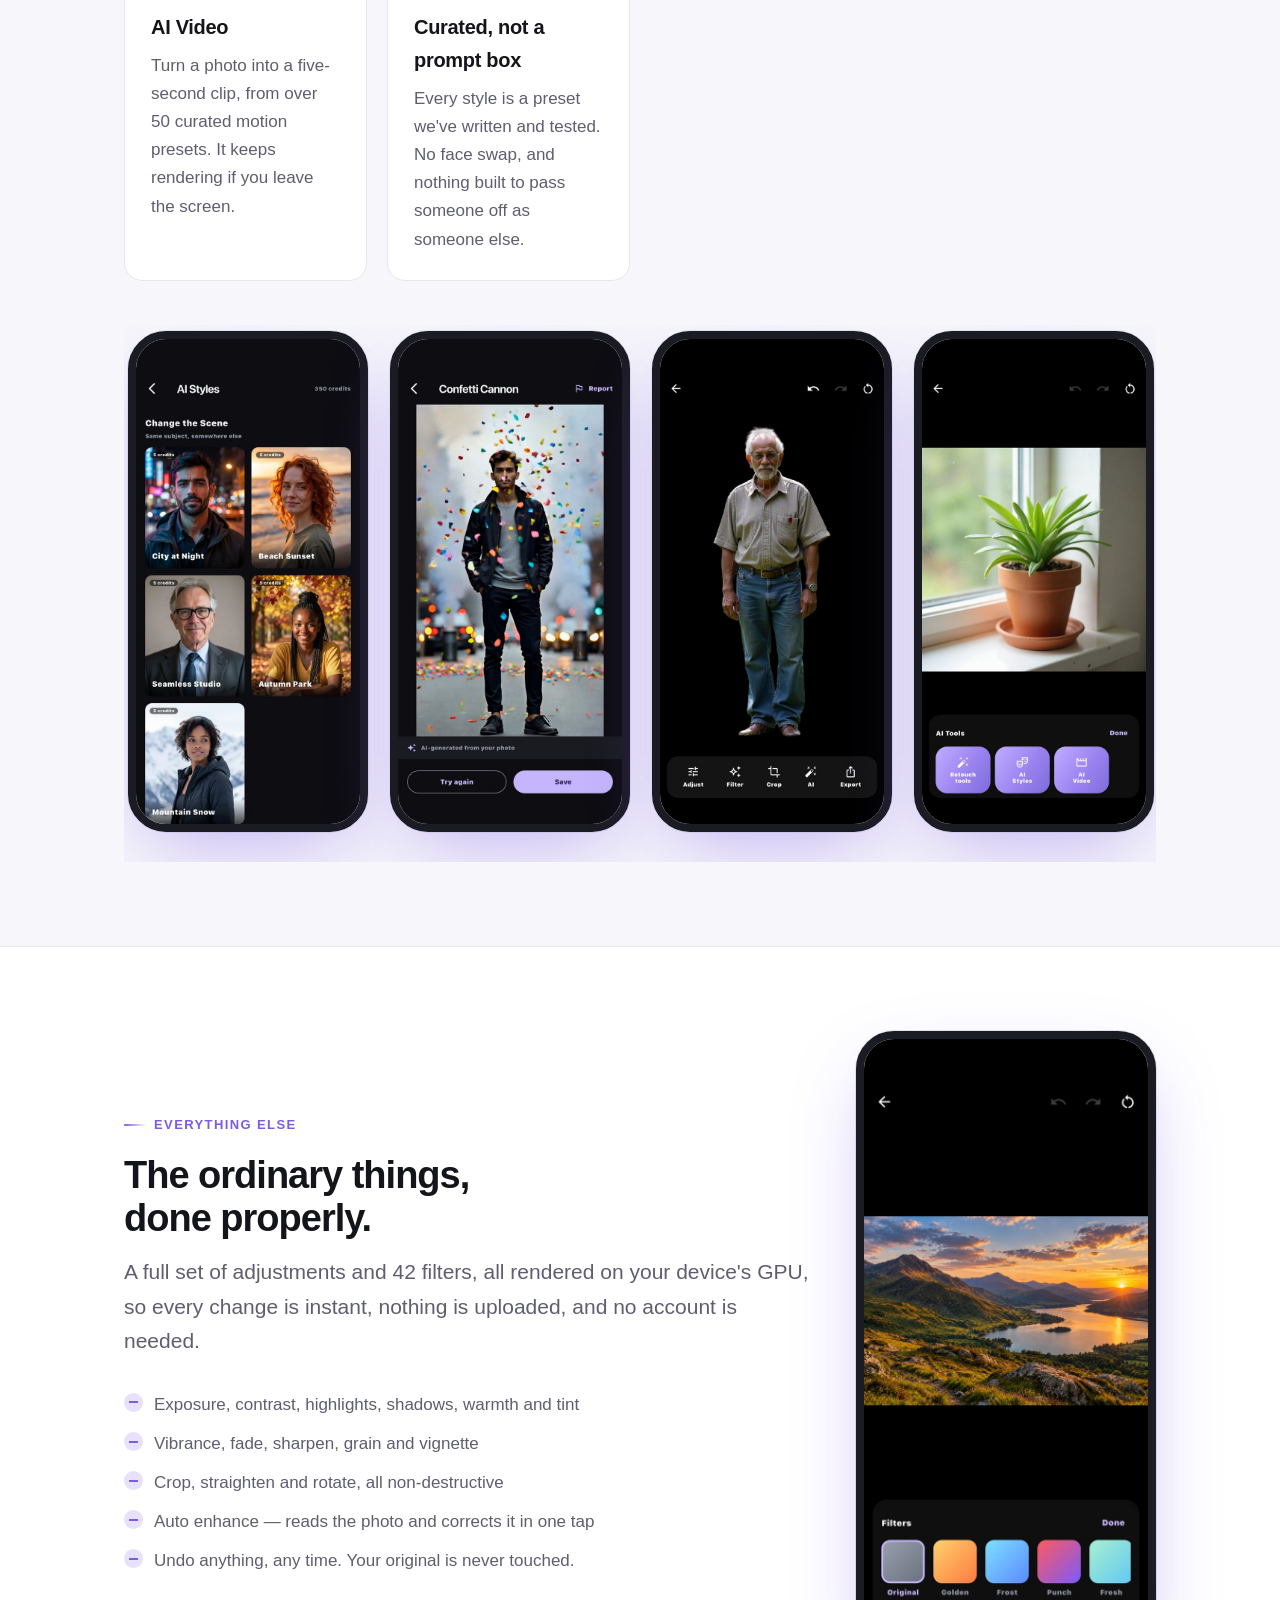
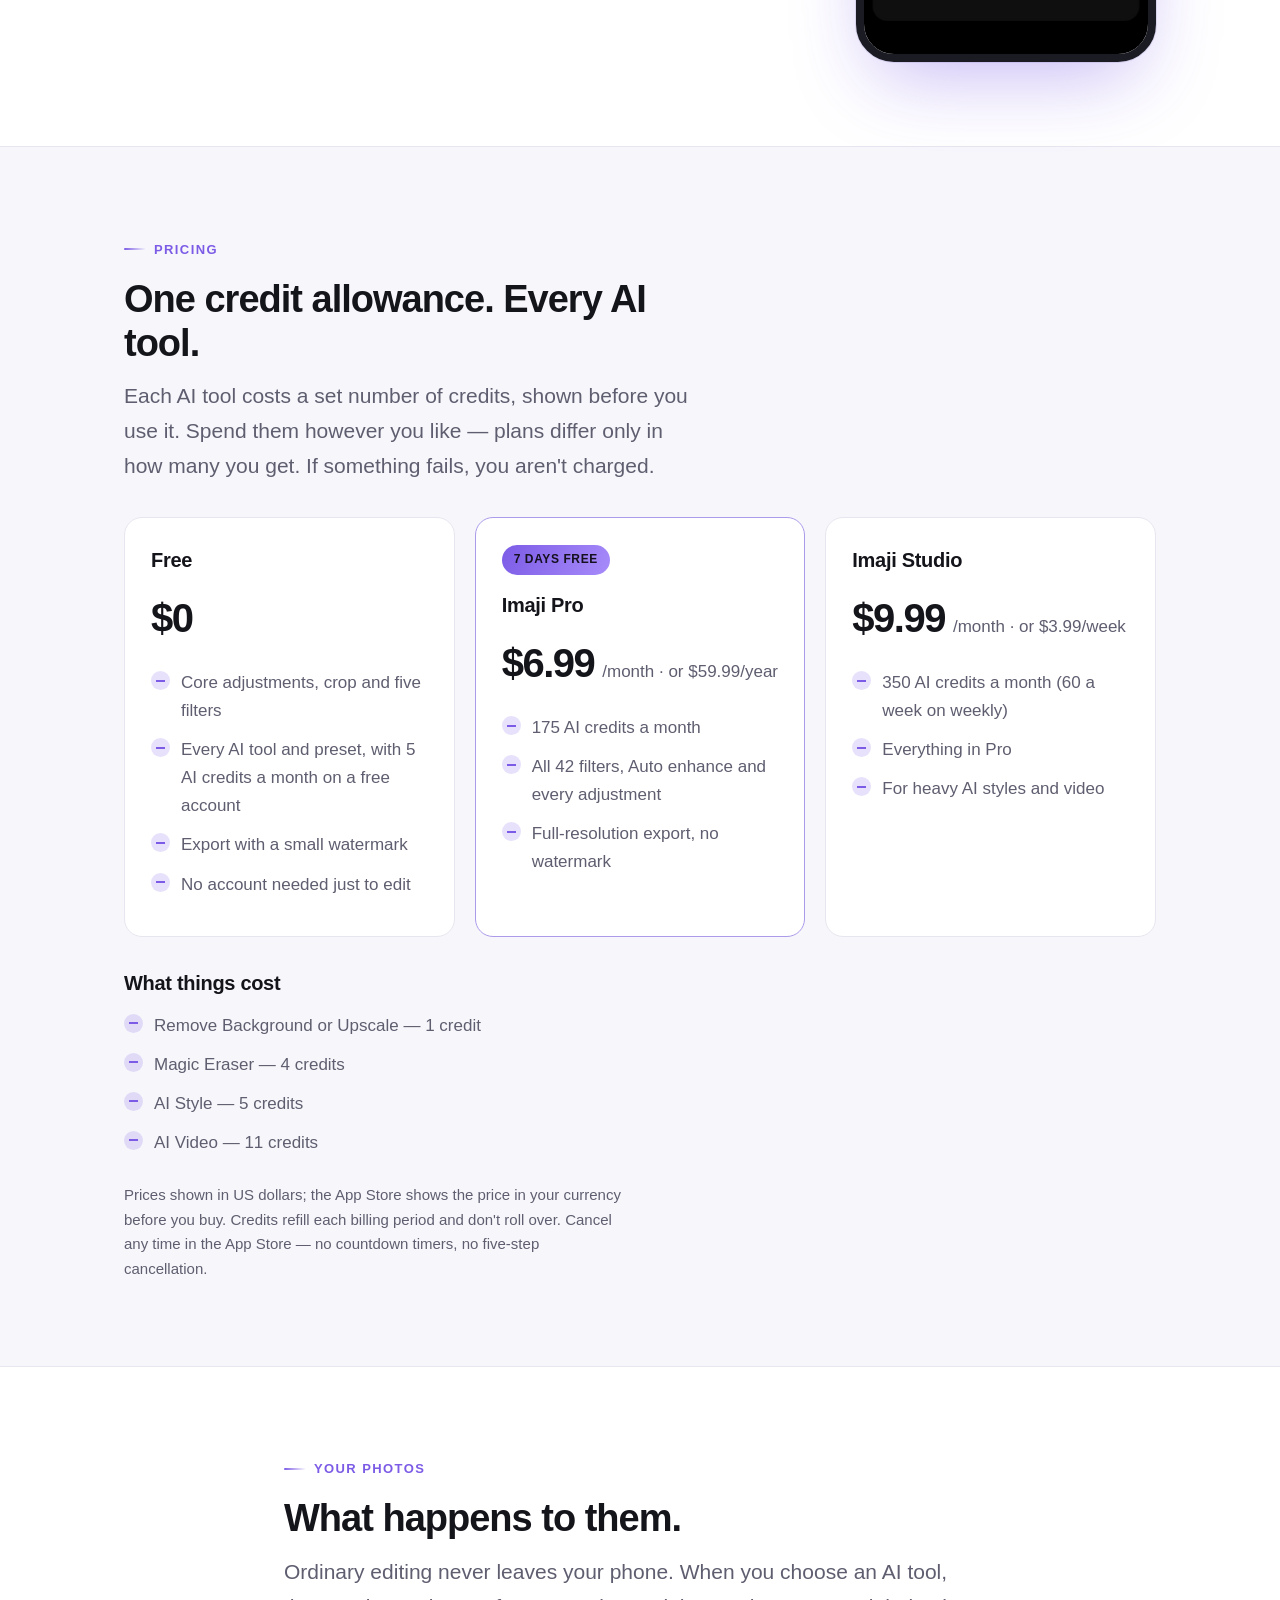
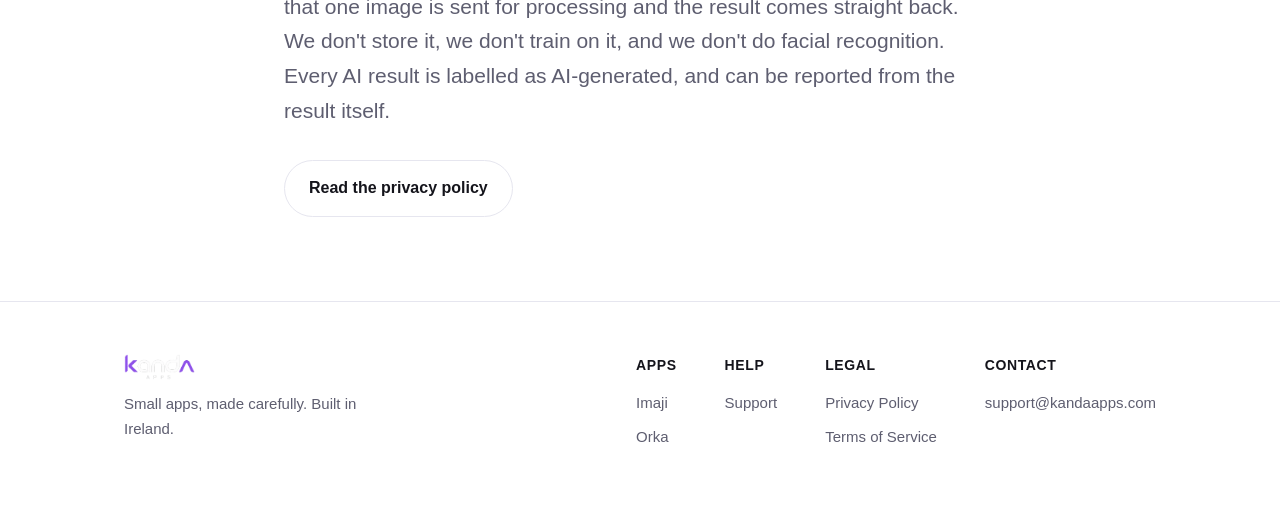
==== commit 857ae5d3: "Show real Imaji screenshots instead of drawn phones The Imaji page and the home page's Imaji card us" ====
--- a/imaji/index.html
+++ b/imaji/index.html
@@ -36,18 +36,7 @@
         <span class="btn btn-primary" style="cursor:default">Coming to the App Store</span>
       </div>
     </div>
-    <!-- Swap for a screenshot: <img class="phone" src="shots/editor.png" alt="…"> -->
-    <div class="mock"><div class="screen">
-      <div class="photo"></div>
-      <div class="strip">
-        <i style="background:linear-gradient(135deg,#FFD8A8,#FF9E4F)"></i>
-        <i style="background:linear-gradient(135deg,#DFC48E,#8A7040)"></i>
-        <i style="background:linear-gradient(135deg,#FF86C8,#8FE3FF)"></i>
-        <i style="background:linear-gradient(135deg,#12E5D0,#FF2FB9)"></i>
-        <i style="background:linear-gradient(135deg,#101012,#6E6E73)"></i>
-      </div>
-      <div class="bar"><i></i><i class="on"></i><i></i><i></i><i></i></div>
-    </div></div>
+    <img class="phone" src="shots/autumn-park.jpg" alt="Imaji showing an AI Style result: a man placed in an autumn park, labelled AI-generated from your photo" width="600" height="1301">
   </div>
 </div></section>
 
@@ -78,6 +67,12 @@
       <p>Every style is a preset we've written and tested. No face swap, and nothing built
       to pass someone off as someone else.</p></div>
   </div>
+  <div class="shots reveal">
+    <img class="phone" src="shots/styles.jpg" alt="The AI Styles gallery of curated presets, each with its credit cost" width="600" height="1301" loading="lazy">
+    <img class="phone" src="shots/video.jpg" alt="An AI Video result: confetti falling around a man on a city street" width="600" height="1301" loading="lazy">
+    <img class="phone" src="shots/remove-background.jpg" alt="A man cut out cleanly from his background with Remove Background" width="600" height="1301" loading="lazy">
+    <img class="phone" src="shots/ai-tools.jpg" alt="The AI tools panel: Retouch tools, AI Styles and AI Video" width="600" height="1301" loading="lazy">
+  </div>
 </div></section>
 
 <section><div class="wrap">
@@ -95,16 +90,7 @@
         <li>Undo anything, any time. Your original is never touched.</li>
       </ul>
     </div>
-    <!-- Swap for a screenshot: <img class="phone reveal" src="shots/ai-tools.png" alt="…"> -->
-    <div class="mock reveal"><div class="screen">
-      <div class="photo"></div>
-      <div class="strip">
-        <i style="background:linear-gradient(135deg,#A78BFA,#C4B5FD)"></i>
-        <i style="background:#191922"></i><i style="background:#191922"></i>
-        <i style="background:#191922"></i><i style="background:#191922"></i>
-      </div>
-      <div class="bar"><i class="on"></i><i></i><i></i><i></i><i></i></div>
-    </div></div>
+    <img class="phone reveal" src="shots/filters.jpg" alt="The Imaji editor with the Filters panel open over a mountain lake at sunset" width="600" height="1301">
   </div>
 </div></section>
 
--- a/assets/style.css
+++ b/assets/style.css
@@ -203,6 +203,11 @@
 .totop{display:inline-flex;align-items:center;gap:8px;margin-top:44px;font-size:15px;color:var(--muted)}
 
 /* A real screenshot in a phone-shaped frame, in place of a .mock. */
-.phone{display:block;width:min(300px,78vw);margin:0 auto;border-radius:38px;
+.phone{display:block;width:min(300px,78vw);height:auto;margin:0 auto;border-radius:38px;
   border:8px solid #1b1b24;background:#000;
   box-shadow:0 30px 80px -20px color-mix(in srgb,var(--a1) 45%,transparent),0 0 0 1px var(--line)}
+
+/* A row of screenshots under a section; scrolls sideways on a phone. */
+.shots{display:flex;gap:22px;margin-top:44px;overflow-x:auto;padding:6px 4px 30px;
+  scroll-snap-type:x mandatory}
+.shots .phone{flex:0 0 auto;width:min(240px,62vw);margin:0;scroll-snap-align:center}
